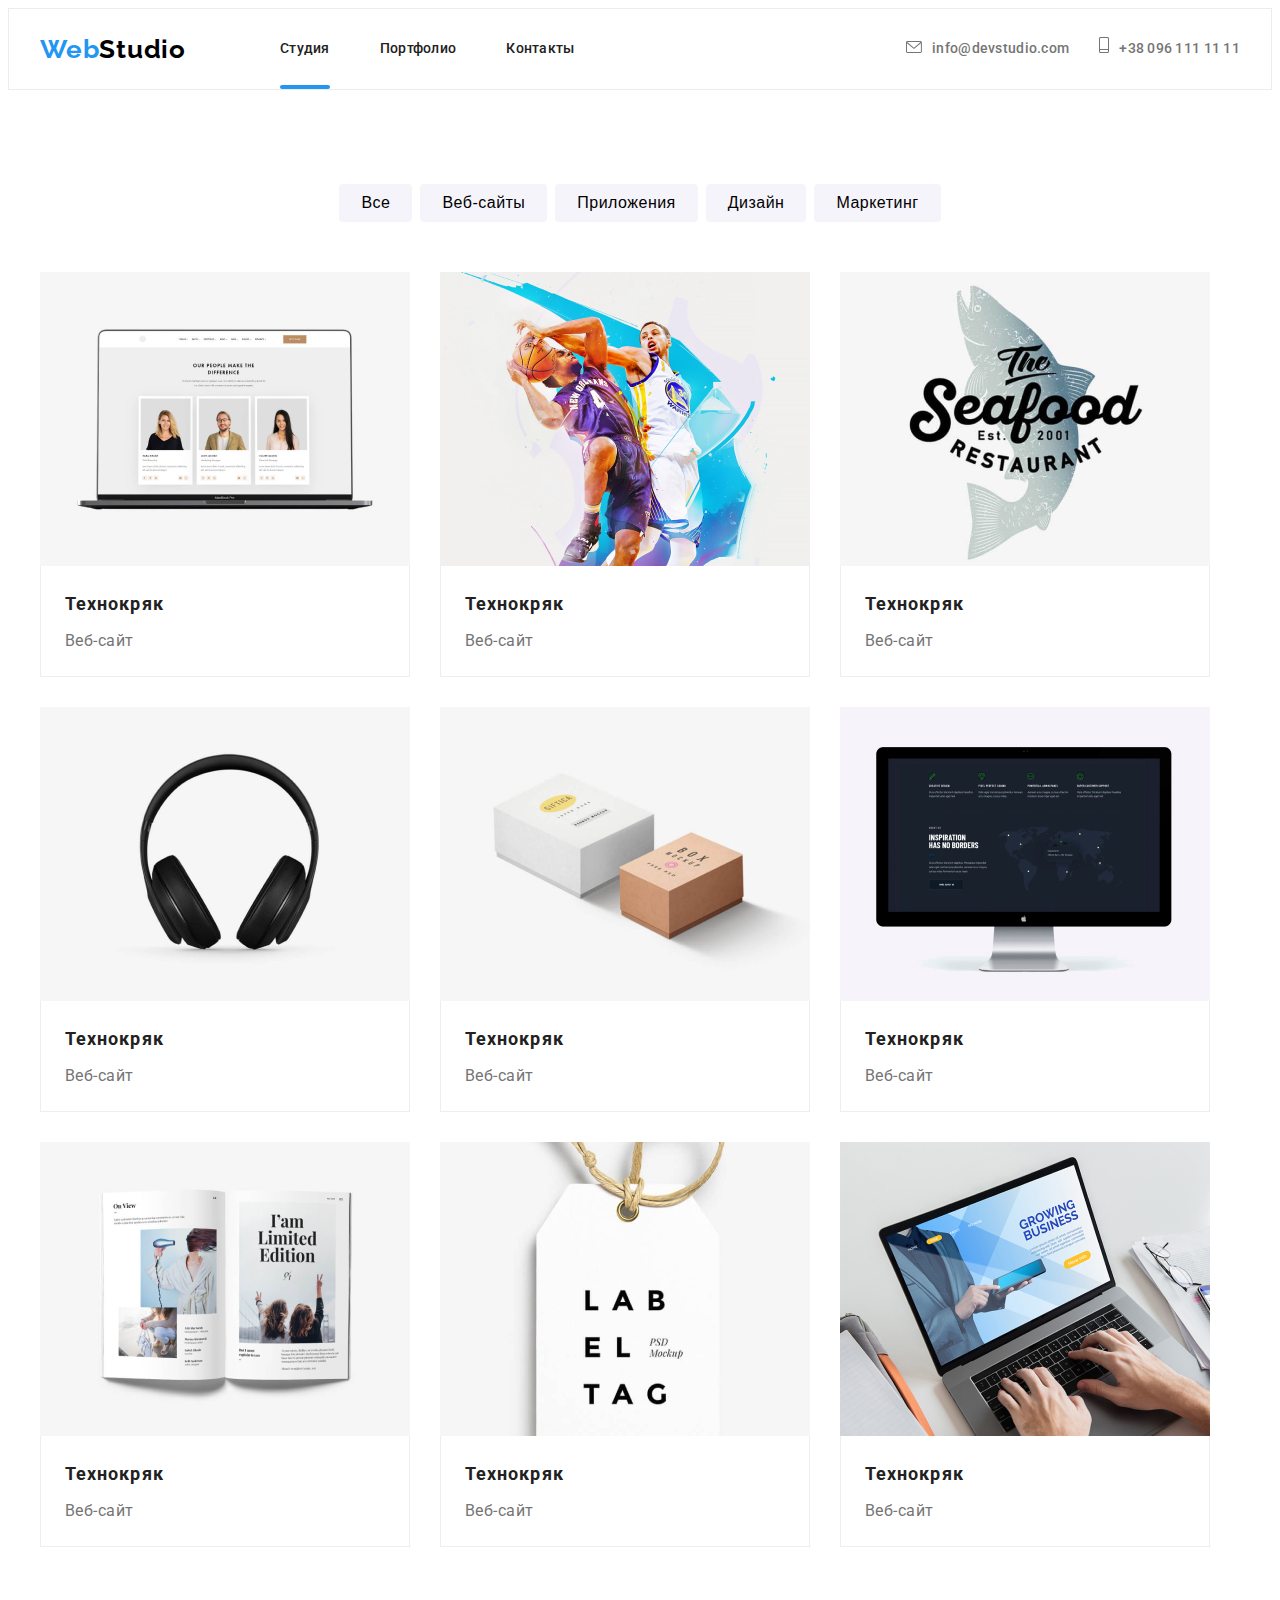
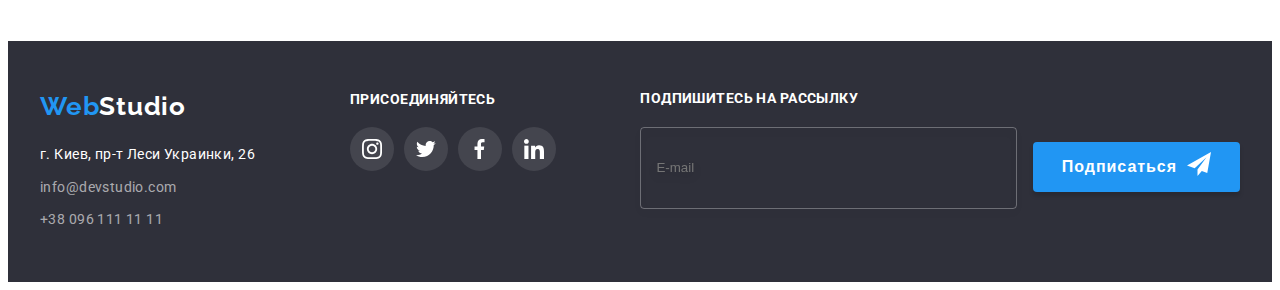
==== portfolio.html @ 1a4e384a "Initial commit" ====
<!DOCTYPE html>
<html lang="ru">

<head>
    <meta charset="utf-8" />
    <meta name="viewport" content="width=divice-width, initial-scale=1.0" />
    <title> WebStudio </title>
    <link rel="preconnect" href="https://fonts.googleapis.com">
    <link rel="preconnect" href="https://fonts.gstatic.com" crossorigin>
    <link
        href="https://fonts.googleapis.com/css2?family=Raleway:wght@700&family=Roboto:wght@400;500;700;900&display=swap"
        rel="stylesheet">
    <link rel="stylesheet" href="https://cdnjs.cloudflare.com/ajax/libs/modern-normalize/1.1.0/modern-normalize.min.css"
        integrity="sha512-wpPYUAdjBVSE4KJnH1VR1HeZfpl1ub8YT/NKx4PuQ5NmX2tKuGu6U/JRp5y+Y8XG2tV+wKQpNHVUX03MfMFn9Q=="
        crossorigin="anonymous" referrerpolicy="no-referrer" />
    <link rel="stylesheet" href="./css/styles.css">
    <link rel="stylesheet" href="./css/main.css">
</head>
<body>
    <header class="header">
        <div class="container header__container">
            <a class="header__logo logo link" href="/">Web<span class="logo__black">Studio</span></a>
            <nav class="nav">
                <ul class="nav-list header__list list">
                    <li class="nav-list__item">
                        <a class="link nav-list__link nav-list__link--current" href="/">Студия</a>
                    </li>
                    <li class="nav-list__item">
                        <a class="link nav-list__link" href="./portfolio.html">Портфолио</a>
                    </li>
                    <li class="nav-list__item">
                        <a class="link nav-list__link" href="#">Контакты</a>
                    </li>
                </ul>
            </nav>
            <ul class="list header__list header-contacts">
                <li class="header-contacts__item">
                    <a class="link header-contacts__link" href="mailto:info@devstudio.com"><svg
                            class="header-contacts__icon" width="16" height="12">
                            <use href="./images/icons.svg#icon-envelope"></use>
                        </svg>info@devstudio.com</a>
                </li>
                <li class="header-contacts__item">
                    <a class="link header-contacts__link" href="tel:+380961111111"><svg class="header-contacts__icon"
                            width="10" height="16">
                            <use href="./images/icons.svg#icon-phone"></use>
                        </svg>+38 096 111 11 11</a>
                </li>
            </ul>
        </div>
    </header>
    <main>
        <section class="portfolio">
            <div class="portfolio__container container button-box">
                <h1 class="visually-hidden">Портфолио</h1>
                <ul class="button-box__list list">
                    <li class="button-box__item">
                        <button class="button-box__button button" type="button">Все</button>
                    </li>
                    <li class="button-box__item">
                        <button class="button-box__button button" type="button">Веб-сайты</button>
                    </li>
                    <li class="button-box__item">
                        <button class="button-box__button button" type="button">Приложения</button>
                    </li>
                    <li class="button-box__item">
                        <button class="button-box__button button" type="button">Дизайн</button>
                    </li>
                    <li class="button-box__item">
                        <button class="button-box__button button" type="button">Маркетинг</button>
                    </li>
                </ul>
            </div>
            <div class="portfolio__container container card-box">
                <ul class="card-box__list list">
                    <li class="card-box__item">
                        <a class="link card-box__link" href="#">
                            <div class="card-box__img-wrap">
                                <img src="images/portfolio1.jpg" alt="web-site example" width="370px" height="294" />
                                <p class="card-box__overlay-text">
                                    Технокряк это современная площадка распространения коронавируса.
                                    Компании используют эту платформу для цифрового
                                    шпионажа и атак на защищённые сервера конкурентов.
                                </p>
                            </div>
                            <div class="card-box__info">
                                <h2 class="title card-box__title">Технокряк</h2>
                                <p class="card-box__text">Веб-сайт</p>
                            </div>
                        </a>
                    </li>
                    <li class="card-box__item">
                        <a class="link card-box__link" href="#">
                            <div class="card-box__img-wrap">
                                <img src="images/portfolio2.jpg" alt="web-site example" width="370px" height="294" />
                                <p class="card-box__overlay-text">
                                    Технокряк это современная площадка распространения коронавируса.
                                    Компании используют эту платформу для цифрового
                                    шпионажа и атак на защищённые сервера конкурентов.
                                </p>
                            </div>
                            <div class="card-box__info">
                                <h2 class="title card-box__title">Технокряк</h2>
                                <p class="card-box__text">Веб-сайт</p>
                            </div>
                        </a>
                    </li>
                    <li class="card-box__item">
                        <a class="link card-box__link" href="#">
                            <div class="card-box__img-wrap">
                                <img src="images/portfolio3.jpg" alt="web-site example" width="370px" height="294" />
                                <p class="card-box__overlay-text">
                                    Технокряк это современная площадка распространения коронавируса.
                                    Компании используют эту платформу для цифрового
                                    шпионажа и атак на защищённые сервера конкурентов.
                                </p>
                            </div>
                            <div class="card-box__info">
                                <h2 class="title card-box__title">Технокряк</h2>
                                <p class="card-box__text">Веб-сайт</p>
                            </div>
                        </a>
                    </li>
                    <li class="card-box__item">
                        <a class="link card-box__link" href="#">
                            <div class="card-box__img-wrap">
                                <img src="images/portfolio4.jpg" alt="web-site example" width="370px" height="294" />
                                <p class="card-box__overlay-text">
                                    Технокряк это современная площадка распространения коронавируса.
                                    Компании используют эту платформу для цифрового
                                    шпионажа и атак на защищённые сервера конкурентов.
                                </p>
                            </div>
                            <div class="card-box__info">
                                <h2 class="title card-box__title">Технокряк</h2>
                                <p class="card-box__text">Веб-сайт</p>
                            </div>
                        </a>
                    </li>
                    <li class="card-box__item">
                        <a class="link card-box__link" href="#">
                            <div class="card-box__img-wrap">
                                <img src="images/portfolio5.jpg" alt="web-site example" width="370px" height="294" />
                                <p class="card-box__overlay-text">
                                    Технокряк это современная площадка распространения коронавируса.
                                    Компании используют эту платформу для цифрового
                                    шпионажа и атак на защищённые сервера конкурентов.
                                </p>
                            </div>
                            <div class="card-box__info">
                                <h2 class="title card-box__title">Технокряк</h2>
                                <p class="card-box__text">Веб-сайт</p>
                            </div>
                        </a>
                    </li>
                    <li class="card-box__item">
                        <a class="link card-box__link" href="#">
                            <div class="card-box__img-wrap">
                                <img src="images/portfolio6.jpg" alt="web-site example" width="370px" height="294" />
                                <p class="card-box__overlay-text">
                                    Технокряк это современная площадка распространения коронавируса.
                                    Компании используют эту платформу для цифрового
                                    шпионажа и атак на защищённые сервера конкурентов.
                                </p>
                            </div>
                            <div class="card-box__info">
                                <h2 class="title card-box__title">Технокряк</h2>
                                <p class="card-box__text">Веб-сайт</p>
                            </div>
                        </a>
                    </li>
                    <li class="card-box__item">
                        <a class="link card-box__link" href="#">
                            <div class="card-box__img-wrap">
                                <img src="images/portfolio7.jpg" alt="web-site example" width="370px" height="294" />
                                <p class="card-box__overlay-text">
                                    Технокряк это современная площадка распространения коронавируса.
                                    Компании используют эту платформу для цифрового
                                    шпионажа и атак на защищённые сервера конкурентов.
                                </p>
                            </div>
                            <div class="card-box__info">
                                <h2 class="title card-box__title">Технокряк</h2>
                                <p class="card-box__text">Веб-сайт</p>
                            </div>
                        </a>
                    </li>
                    <li class="card-box__item">
                        <a class="link card-box__link" href="#">
                            <div class="card-box__img-wrap">
                                <img src="images/portfolio8.jpg" alt="web-site example" width="370px" height="294" />
                                <p class="card-box__overlay-text">
                                    Технокряк это современная площадка распространения коронавируса.
                                    Компании используют эту платформу для цифрового
                                    шпионажа и атак на защищённые сервера конкурентов.
                                </p>
                            </div>
                            <div class="card-box__info">
                                <h2 class="title card-box__title">Технокряк</h2>
                                <p class="card-box__text">Веб-сайт</p>
                            </div>
                        </a>
                    </li>
                    <li class="card-box__item">
                        <a class="link card-box__link" href="#">
                            <div class="card-box__img-wrap">
                                <img src="images/portfolio9.jpg" alt="web-site example" width="370px" height="294" />
                                <p class="card-box__overlay-text">
                                    Технокряк это современная площадка распространения коронавируса.
                                    Компании используют эту платформу для цифрового
                                    шпионажа и атак на защищённые сервера конкурентов.
                                </p>
                            </div>
                            <div class="card-box__info">
                                <h2 class="title card-box__title">Технокряк</h2>
                                <p class="card-box__text">Веб-сайт</p>
                            </div>
                        </a>
                    </li>
                </ul>
            </div>
        </section>
    </main>
    <footer class="footer">
            <div class="footer__container container">
                <div class="footer__contacts">
                    <a class="footer__logo logo link" href="/">Web<span class="logo__white">Studio</span></a>
                    <address class="footer__address address">
                        <ul class="list address__list">
                            <li class="address__item">
                                <a class="address__link address__mapping link" href="https://goo.gl/maps/MKQ6ixuW8aqWwScH6">г. Киев, пр-т Леси Украинки, 26</a>
                            </li>
                            <li class="address__item">
                                <a class="address__link link" href="mailto:info@devstudio.com">info@devstudio.com</a>
                            </li>
                            <li class="address__item">
                                <a class="address__link link" href="tel:+380961111111">+38 096 111 11 11</a>
                            </li>
                        </ul>
                    </address>
                </div>
                <div class="footer__social-box social-box">
                    <p class="social-box__text">присоединяйтесь</p>
                    <ul class="list footer__social social">
                        <li class="social__item">
                            <a class="social__link social__link--footer" href="https://www.instagram.com/" target="_blank" rel="noopener noreferrer">
                                <svg class="social__icon social__icon--footer" width="20" height="20">
                                    <use href="./images/icons.svg#icon-instagram"></use>
                                </svg>
                            </a>
                        </li>
                        <li class="social__item">
                            <a class="social__link social__link--footer" href="https://www.twitter.com/" target="_blank" rel="noopener noreferrer">
                                <svg class="social__icon social__icon--footer" width="20" height="20">
                                    <use href="./images/icons.svg#icon-twitter"></use>
                                </svg>
                            </a>
                        </li>
                        <li class="social__item">
                            <a class="social__link social__link--footer" href="https://www.facebook.com/" target="_blank" rel="noopener noreferrer">
                                <svg class="social__icon social__icon--footer" width="20" height="20">
                                    <use href="./images/icons.svg#icon-facebook"></use>
                                </svg>
                            </a>
                        </li>
                        <li class="social__item">
                            <a class="social__link social__link--footer " href="https://www.linkedin.com/" target="_blank" rel="noopener noreferrer">
                                <svg class="social__icon social__icon--footer" width="20" height="20">
                                    <use href="./images/icons.svg#icon-linkedin"></use>
                                </svg>
                            </a>
                        </li>
                    </ul>
                </div>
                <div class="footer__join-box join">
                    <p class="join__text">Подпишитесь на рассылку</p>
                    <form class="join__mail">
                        <label class="join__mail-field">
                            <input type="email" 
                            name="mail" 
                            class="join__mail-input" 
                            placeholder="E-mail"/>
                        </label>
                        <button type="join__submit" class="button join__submit">Подписаться
                            <svg class="join__icon" width="24" height="24">
                                <use href="./images/icons.svg#icon-send"></use>
                            </svg>
                        </button>
                    </form>
                </div>
            </div>
        </footer>
</body>
</html>
---- css/styles.css ----
/* General styles */

/* Logo  */

/* Rest of the header */

/* Hero */

/* Advantages */

/* Work section */

/* Team section  */

/* Our clients */

/* Footer */

/* Backdrop-modal  */

/* Portfolio */
---- css/main.css ----
.visually-hidden {
  position: absolute;
  white-space: nowrap;
  width: 1px;
  height: 1px;
  overflow: hidden;
  border: 0;
  padding: 0;
  clip: rect(0 0 0 0);
  clip-path: inset(50%);
  margin: -1px;
}

:root {
  --primary-text-color: #757575;
  --primary-bg-color: #ffffff;
  --secondary-bg-color: #f5f4fa;
  --footer-hero-bg-color: #2f303a;
  --title-link-color: #212121;
  --secondary-link-color: #757575;
  --accent-color: #2196f3;
  --logo-up-color: #000000;
  --logo-down-color: #ffffff;
  --address-color: #ffffff;
  --address-secondary-color: rgba(255, 255, 255, 0.6);
}

.backdrop {
  position: fixed;
  top: 0;
  left: 0;
  width: 100vw;
  height: 100vh;
  background-color: rgba(0, 0, 0, 0.2);
  z-index: 999;
}

.backdrop.is-hidden {
  opacity: 0;
  pointer-events: none;
}

.modal {
  min-width: 528px;
  min-height: 581px;
  padding: 40px;
  box-sizing: border-box;
  position: absolute;
  top: 50%;
  left: 50%;
  transform: translate(-50%, -50%);
  background: var(--primary-bg-color);
  box-shadow: 0px 1px 3px rgba(0, 0, 0, 0.12), 0px 1px 1px rgba(0, 0, 0, 0.14), 0px 2px 1px rgba(0, 0, 0, 0.2);
  border-radius: 4px;
}

.modal__close {
  position: absolute;
  top: 8px;
  right: 8px;
  display: flex;
  align-items: center;
  justify-content: center;
  min-width: 30px;
  min-height: 30px;
  padding: 0;
  border: 1px solid rgba(0, 0, 0, 0.1);
  border-radius: 50%;
  background-color: transparent;
  transition: fill 250ms cubic-bezier(0.4, 0, 0.2, 1);
}

.modal__close:hover, .modal__close:focus {
  fill: var(--accent-color);
}

.modal__title {
  font-weight: bold;
  font-size: 20px;
  line-height: 1.15;
  text-align: center;
  letter-spacing: 0.03em;
  margin-bottom: 12px;
  color: #212121;
}

.modal__input {
  outline: none;
  width: 100%;
  height: 40px;
  border: 1px solid rgba(33, 33, 33, 0.2);
  border-radius: 4px;
  background-color: transparent;
  padding-left: 42px;
  padding-right: 15px;
  transition: border-color 250ms cubic-bezier(0.4, 0, 0.2, 1);
}

.modal__text {
  outline: none;
  width: 100%;
  height: 120px;
  border: 1px solid rgba(33, 33, 33, 0.2);
  border-radius: 4px;
  background-color: transparent;
  padding: 12px 16px;
  resize: none;
  transition: border-color 250ms cubic-bezier(0.4, 0, 0.2, 1);
}

.modal__field {
  margin-bottom: 10px;
}

.modal__field:last-child {
  margin-bottom: 20px;
}

.modal__label {
  display: block;
  margin-bottom: 4px;
  font-style: 12px;
  line-height: 1.14;
  letter-spacing: 0.01em;
  color: var(--primary-text-color);
}

.modal__input-wrap {
  position: relative;
}

.modal__icon {
  position: absolute;
  top: 50%;
  left: 15px;
  transform: translateY(-50%);
  transition: fill 250ms cubic-bezier(0.4, 0, 0.2, 1);
}

.modal__input:focus + .modal__icon {
  fill: var(--accent-color);
}

.modal__input:focus,
.modal__text:focus {
  border-color: var(--accent-color);
}

.modal__check-text {
  font-size: 14px;
  line-height: 1.71;
  letter-spacing: 0.03em;
  color: var(--primary-text-color);
  display: flex;
  justify-content: center;
  align-items: center;
  margin-bottom: 30px;
}

.modal__check-text::before {
  content: "";
  width: 16px;
  height: 15px;
  border: 2px solid var(--title-link-color);
  display: block;
  border-radius: 2px;
  margin-right: 9px;
}

.modal__check:checked + .modal__check-text::before {
  background-image: url(../images/check.svg);
  border: none;
  background-position: center;
  background-repeat: no-repeat;
}

.modal__terms {
  cursor: pointer;
  text-decoration: underline;
  color: var(--accent-color);
}

.modal__check {
  text-align: center;
}

.modal__button-wrap {
  display: flex;
  justify-content: center;
}

.modal__button {
  background: var(--accent-color);
  box-shadow: 0px 4px 4px rgba(0, 0, 0, 0.15);
  border: none;
  border-radius: 4px;
  padding: 10px 55px;
  font-weight: bold;
  font-size: 16px;
  line-height: 1.87;
  display: flex;
  align-items: center;
  text-align: center;
  letter-spacing: 0.06em;
  color: var(--address-color);
}

.modal__button:active {
  background: #188ce8;
}

.container {
  margin-right: auto;
  margin-left: auto;
  width: 1200px;
  padding-left: 15px;
  padding-right: 15px;
}

.title {
  color: var(--title-link-color);
  font-weight: 700;
  font-size: 36px;
  line-height: 1.17;
}

.logo {
  font-family: "Raleway", sans-serif;
  font-weight: 700;
  font-size: 26px;
  line-height: 1.19;
  color: var(--accent-color);
  letter-spacing: 0.03em;
  margin-right: 94px;
}

.logo__black {
  color: var(--logo-up-color);
}

.logo__white {
  color: var(--logo-down-color);
}

.social {
  display: flex;
  justify-content: center;
}

.social__item {
  display: flex;
  justify-content: center;
  align-items: center;
}

.social__item:not(:last-child) {
  margin-right: 10px;
}

.social__link {
  display: flex;
  align-items: center;
  justify-content: center;
  width: 44px;
  height: 44px;
  background-color: var(--address-color);
  fill: #afb1b8;
  transition: background-color 250ms cubic-bezier(0.4, 0, 0.2, 1), fill 250ms cubic-bezier(0.4, 0, 0.2, 1);
  border-radius: 50%;
}

.social__link:hover, .social__link:focus {
  background-color: var(--accent-color);
  fill: var(--primary-bg-color);
}

.social__link--footer {
  background-color: rgba(255, 255, 255, 0.1);
  fill: var(--address-color);
}

body {
  color: var(--primary-text-color);
  background-color: var(--primary-bg-color);
  font-family: Roboto, sans-serif;
  font-size: 14px;
  line-height: 1.71;
  letter-spacing: 0.03em;
}

img {
  display: block;
}

.button {
  border: none;
  outline: none;
}

.link {
  text-decoration: none;
}

ol,
ul {
  list-style: none;
  margin: 0;
  padding: 0;
}

h1,
h2,
h3,
h4,
h5,
h6,
li,
p {
  margin: 0;
  padding: 0;
}

.header {
  border: 1px solid #ececec;
}

.header__container {
  display: flex;
  align-items: center;
  height: 80px;
}

.nav-list__link {
  font-weight: 500;
  font-size: 14px;
  line-height: 1.14;
  letter-spacing: 0.02em;
  color: var(--title-link-color);
  transition: color 250ms cubic-bezier(0.4, 0, 0.2, 1);
  padding: 33px 0;
  position: relative;
}

.nav-list__link--current::after {
  content: "";
  position: absolute;
  left: 0;
  bottom: 0;
  display: block;
  width: 100%;
  height: 4px;
  background-color: var(--accent-color);
  border-radius: 2px;
}

.header-contacts {
  margin-left: auto;
}

.header-contacts__item:first-child {
  margin-right: 30px;
}

.header__list {
  display: flex;
}

.nav-list__item:not(:last-child) {
  margin-right: 50px;
}

.header-contacts__link {
  font-weight: 500;
  font-size: 14px;
  line-height: 1.14;
  letter-spacing: 0.02em;
  color: var(--secondary-link-color);
  transition: color 250ms cubic-bezier(0.4, 0, 0.2, 1);
  align-items: center;
}

.header .list .link:hover,
.header .list .link:focus {
  color: var(--accent-color);
}

.header-contacts__link:hover,
.header-contacts__link:focus,
.header-contacts__icon:hover,
.header-contacts__icon:focus {
  color: var(--accent-color);
  --color2: var(--accent-color);
}

.header-contacts__icon {
  margin-right: 10px;
}

.hero {
  background-color: var(--footer-hero-bg-color);
  background-image: linear-gradient(rgba(47, 48, 58, 0.4), rgba(47, 48, 58, 0.4)), url(../images/hero.jpg);
  padding-top: 200px;
  padding-bottom: 200px;
}

.hero__container {
  display: flex;
  justify-content: center;
  align-items: center;
  flex-direction: column;
}

.hero__title {
  color: var(--primary-bg-color);
  font-weight: 900;
  font-size: 44px;
  line-height: 1.36;
  text-align: center;
  letter-spacing: 0.06em;
  text-transform: uppercase;
  margin-bottom: 30px;
}

.hero__button {
  background: var(--accent-color);
  border-radius: 4px;
  color: var(--address-color);
  font-weight: bold;
  font-size: 16px;
  line-height: 1.87;
  text-align: center;
  letter-spacing: 0.06em;
  min-width: 200px;
  min-height: 50px;
  transition: background-color 250ms cubic-bezier(0.4, 0, 0.2, 1), background-color 250ms cubic-bezier(0.4, 0, 0.2, 1);
}

.hero__button:active {
  box-shadow: 0px 4px 4px rgba(0, 0, 0, 0.15);
}

.hero__button:hover, .hero__button:focus {
  background-color: var(--primary-bg-color);
  color: var(--accent-color);
}

.advantages {
  padding-top: 94px;
}

.advantages__list {
  display: flex;
}

.advantages__item {
  width: 270px;
}

.advantages__item:not(:last-child) {
  margin-right: 30px;
}

.advantages__title {
  font-weight: bold;
  font-size: 14px;
  line-height: 1.14;
  letter-spacing: 0.03em;
  text-transform: uppercase;
  margin-bottom: 10px;
}

.advantages__text {
  font-size: 14px;
  line-height: 1.71;
  letter-spacing: 0.03em;
}

.advantages__icon-box {
  display: flex;
  width: 270px;
  height: 120px;
  background-color: var(--secondary-bg-color);
  border-radius: 4px;
  margin-bottom: 30px;
  justify-content: center;
  align-items: center;
}

.work {
  padding-bottom: 94px;
  padding-top: 94px;
}

.work__list {
  display: flex;
}

.work__item {
  margin-right: 30px;
  position: relative;
}

.work__text {
  position: absolute;
  bottom: 0;
  left: 0;
  right: 0;
  margin: 0;
  padding-top: 27px;
  padding-bottom: 27px;
  text-align: center;
  font-weight: bold;
  font-size: 14px;
  line-height: 1.14;
  text-align: center;
  letter-spacing: 0.03em;
  text-transform: uppercase;
  color: var(--address-color);
  background: rgba(47, 48, 58, 0.8);
}

.work__title {
  font-weight: bold;
  font-size: 36px;
  line-height: 1.16;
  text-align: center;
  letter-spacing: 0.03em;
  margin-bottom: 50px;
}

.team {
  background-color: var(--secondary-bg-color);
  padding-bottom: 94px;
  padding-top: 94px;
}

.team__list {
  display: flex;
}

.cards__item {
  background-color: var(--primary-bg-color);
  box-shadow: 0px 1px 3px rgba(0, 0, 0, 0.12), 0px 1px 1px rgba(0, 0, 0, 0.14), 0px 2px 1px rgba(0, 0, 0, 0.2);
  border-radius: 0px 0px 4px 4px;
  padding-bottom: 30px;
  margin-right: 30px;
}

.team__title {
  font-weight: bold;
  font-size: 36px;
  line-height: 1.16;
  text-align: center;
  letter-spacing: 0.03em;
  margin-bottom: 50px;
}

.cards__title {
  font-weight: 500;
  font-size: 16px;
  line-height: 1.18;
  text-align: center;
  letter-spacing: 0.03em;
  margin-bottom: 10px;
  margin-top: 30px;
}

.cards__text {
  font-size: 16px;
  line-height: 1.18;
  text-align: center;
  letter-spacing: 0.03em;
  margin-bottom: 16px;
}

.clients {
  padding: 94px 0;
}

.clients__title {
  font-weight: bold;
  font-size: 36px;
  line-height: 1.16;
  text-align: center;
  letter-spacing: 0.03em;
  margin-bottom: 50px;
}

.clients__list {
  display: flex;
  justify-content: center;
}

.clients__item:not(:last-child) {
  margin-right: 30px;
}

.clients__link {
  display: flex;
  width: 170px;
  height: 92px;
  align-items: center;
  justify-content: center;
  border: 1px solid #afb1b8;
  border-radius: 4px;
  fill: #afb1b8;
  transition: border-color 250ms cubic-bezier(0.4, 0, 0.2, 1);
  transition: fill 250ms cubic-bezier(0.4, 0, 0.2, 1);
}

.clients__link:hover, .clients__link:focus {
  fill: var(--accent-color);
  border: 1px solid var(--accent-color);
}

.footer {
  background-color: var(--footer-hero-bg-color);
  padding-bottom: 50px;
  padding-top: 50px;
}

.footer__container {
  display: flex;
}

.footer__contacts {
  margin-right: 70px;
}

.address__list {
  margin-top: 20px;
}

.address__link {
  color: var(--address-secondary-color);
  font-family: Roboto;
  font-style: normal;
  font-weight: normal;
  font-size: 14px;
  line-height: 1.71;
  letter-spacing: 0.03em;
  transition: color 250ms cubic-bezier(0.4, 0, 0.2, 1);
}

.address__link:hover, .address__link:focus {
  color: var(--accent-color);
}

.address__item:not(:last-child) {
  margin-bottom: 9px;
}

.address__mapping {
  color: var(--address-color);
}

.social-box__text {
  font-weight: bold;
  font-size: 14px;
  line-height: 16px;
  letter-spacing: 0.03em;
  text-transform: uppercase;
  color: var(--address-color);
  margin-bottom: 20px;
}

.join {
  margin-left: auto;
}

.join__text {
  font-weight: bold;
  font-size: 14px;
  line-height: 1.14;
  letter-spacing: 0.03em;
  text-transform: uppercase;
  margin-bottom: 20px;
  color: var(--address-color);
}

.join__mail-input {
  border: 1px solid rgba(255, 255, 255, 0.3);
  filter: drop-shadow(0px 4px 4px rgba(0, 0, 0, 0.15));
  border-radius: 4px;
  background-color: transparent;
  color: var(--address-color);
  margin-right: 12px;
  padding-top: 15px;
  padding-bottom: 15px;
  padding-left: 15px;
  width: 358px;
  height: 50px;
}

.join__submit {
  background-color: var(--accent-color);
  box-shadow: 0px 4px 4px rgba(0, 0, 0, 0.15);
  border-radius: 4px;
  font-weight: bold;
  font-size: 16px;
  display: inline-flex;
  line-height: 1.87;
  text-align: center;
  letter-spacing: 0.06em;
  color: var(--address-color);
  padding: 10px 29px;
  height: 50px;
  transition: color 250ms cubic-bezier(0.4, 0, 0.2, 1), background-color 250ms cubic-bezier(0.4, 0, 0.2, 1);
}

.join__submit:hover, .join__submit:focus {
  background-color: var(--primary-bg-color);
  color: var(--accent-color);
}

.join__icon {
  margin-left: 10px;
  fill: var(--primary-bg-color);
  transition: fill 250ms cubic-bezier(0.4, 0, 0.2, 1);
}

.join__submit:hover .join__icon,
.join__submit:focus .join__icon {
  fill: var(--accent-color);
}

.portfolio {
  padding-top: 94px;
  padding-bottom: 94px;
}

.button-box {
  margin-bottom: 50px;
}

.button-box__list {
  display: flex;
  justify-content: center;
}

.button-box__button {
  background-color: var(--secondary-bg-color);
  border-radius: 4px;
  padding: 6px 22px;
  font-weight: 500;
  font-size: 16px;
  line-height: 1.62;
  text-align: center;
  letter-spacing: 0.03em;
  transition: background-color 250ms cubic-bezier(0.4, 0, 0.2, 1), color 250ms cubic-bezier(0.4, 0, 0.2, 1), box-shadow 250ms cubic-bezier(0.4, 0, 0.2, 1);
}

.button-box__button:hover, .button-box__button:focus {
  color: var(--address-color);
  background-color: var(--accent-color);
  box-shadow: 0px 3px 1px rgba(0, 0, 0, 0.1), 0px 1px 2px rgba(0, 0, 0, 0.08), 0px 2px 2px rgba(0, 0, 0, 0.12);
}

.button-box__item:not(:last-child) {
  margin-right: 8px;
}

.card-box__list {
  display: flex;
  flex-wrap: wrap;
}

.card-box__title {
  font-weight: bold;
  font-size: 18px;
  line-height: 2;
  letter-spacing: 0.06em;
  margin-bottom: 4px;
}

.card-box__text {
  font-size: 16px;
  line-height: 1.87;
  letter-spacing: 0.03em;
  color: var(--primary-text-color);
}

.card-box__img-wrap {
  position: relative;
  overflow: hidden;
}

.card-box__item {
  transition: box-shadow 250ms cubic-bezier(0.4, 0, 0.2, 1);
  width: 370px;
}

.card-box__item:hover, .card-box__item:focus {
  box-shadow: 0px 1px 1px rgba(0, 0, 0, 0.12), 0px 4px 4px rgba(0, 0, 0, 0.06), 1px 4px 6px rgba(0, 0, 0, 0.16);
}

.card-box__item:not(:nth-child(3n + 3)) {
  margin-right: 30px;
}

.card-box__item:not(:nth-last-child(-n + 3)) {
  margin-bottom: 30px;
}

.card-box__overlay-text {
  position: absolute;
  top: 0;
  left: 0;
  padding: 63px 24px;
  transform: translateY(100%);
  font-size: 18px;
  line-height: 1.56;
  letter-spacing: 0.03em;
  color: var(--address-color);
  background-color: rgba(33, 150, 243, 0.9);
  transition: transform 250ms cubic-bezier(0.4, 0, 0.2, 1);
}

.card-box__item:hover .card-box__overlay-text {
  transform: translateY(0);
}

.card-box__info {
  padding: 20px 24px;
  border-right: 1px solid #eeeeee;
  border-left: 1px solid #eeeeee;
  border-bottom: 1px solid #eeeeee;
}
/*# sourceMappingURL=main.css.map */
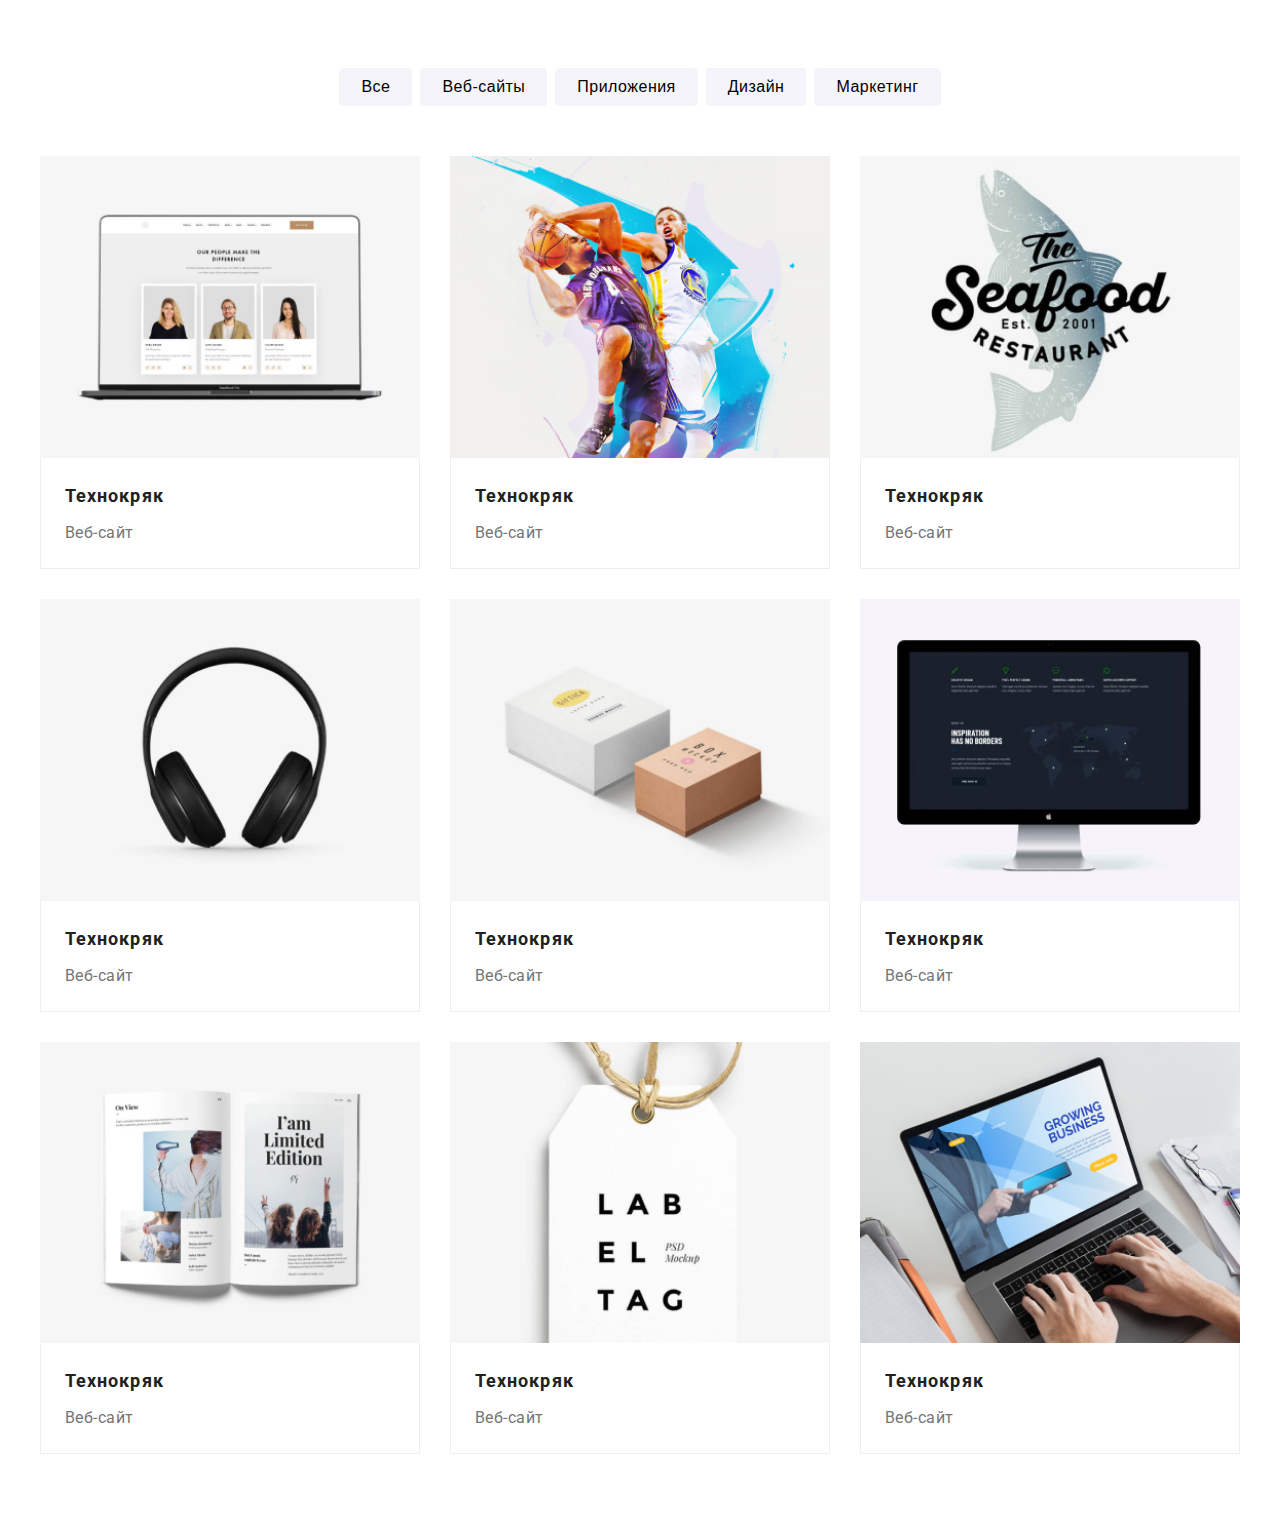
==== commit e49e36c1: "1" ====
--- a/portfolio.html
+++ b/portfolio.html
@@ -17,7 +17,7 @@
     <link rel="stylesheet" href="./css/main.css">
 </head>
 <body>
-    <header class="header">
+    <!-- <header class="header">
         <div class="container header__container">
             <a class="header__logo logo link" href="/">Web<span class="logo__black">Studio</span></a>
             <nav class="nav">
@@ -48,7 +48,7 @@
                 </li>
             </ul>
         </div>
-    </header>
+    </header> -->
     <main>
         <section class="portfolio">
             <div class="portfolio__container container button-box">
@@ -221,7 +221,7 @@
             </div>
         </section>
     </main>
-    <footer class="footer">
+    <!-- <footer class="footer">
             <div class="footer__container container">
                 <div class="footer__contacts">
                     <a class="footer__logo logo link" href="/">Web<span class="logo__white">Studio</span></a>
@@ -289,6 +289,6 @@
                     </form>
                 </div>
             </div>
-        </footer>
+        </footer> -->
 </body>
 </html> --- a/css/main.css
+++ b/css/main.css
@@ -210,11 +210,28 @@
 }
 
 .container {
-  margin-right: auto;
-  margin-left: auto;
-  width: 1200px;
+  margin: 0 auto;
+  width: 100%;
   padding-left: 15px;
   padding-right: 15px;
+}
+
+@media screen and (min-width: 480px) {
+  .container {
+    width: 480px;
+  }
+}
+
+@media screen and (min-width: 768px) {
+  .container {
+    width: 768px;
+  }
+}
+
+@media screen and (min-width: 1200px) {
+  .container {
+    width: 1200px;
+  }
 }
 
 .title {
@@ -290,6 +307,8 @@
 
 img {
   display: block;
+  width: 100%;
+  height: auto;
 }
 
 .button {
@@ -399,8 +418,15 @@
 .hero {
   background-color: var(--footer-hero-bg-color);
   background-image: linear-gradient(rgba(47, 48, 58, 0.4), rgba(47, 48, 58, 0.4)), url(../images/hero.jpg);
-  padding-top: 200px;
-  padding-bottom: 200px;
+  padding-top: 118px;
+  padding-bottom: 118px;
+}
+
+@media screen and (min-width: 1200px) {
+  .hero {
+    padding-top: 200px;
+    padding-bottom: 200px;
+  }
 }
 
 .hero__container {
@@ -413,12 +439,24 @@
 .hero__title {
   color: var(--primary-bg-color);
   font-weight: 900;
-  font-size: 44px;
+  font-size: 16px;
   line-height: 1.36;
   text-align: center;
   letter-spacing: 0.06em;
   text-transform: uppercase;
   margin-bottom: 30px;
+}
+
+@media screen and (min-width: 768px) {
+  .hero__title {
+    font-size: 26px;
+  }
+}
+
+@media screen and (min-width: 1200px) {
+  .hero__title {
+    font-size: 44px;
+  }
 }
 
 .hero__button {
@@ -445,19 +483,48 @@
 }
 
 .advantages {
-  padding-top: 94px;
+  padding-top: 60px;
+  padding-bottom: 60px;
 }
 
 .advantages__list {
-  display: flex;
+  margin-bottom: -30px;
+}
+
+@media screen and (min-width: 768px) {
+  .advantages__list {
+    display: flex;
+    flex-wrap: wrap;
+    margin-right: -30px;
+    justify-content: center;
+  }
+}
+
+@media screen and (min-width: 1200px) {
+  .advantages__list {
+    display: flex;
+    margin-right: -30px;
+    justify-content: center;
+  }
 }
 
 .advantages__item {
-  width: 270px;
-}
-
-.advantages__item:not(:last-child) {
-  margin-right: 30px;
+  width: 100%;
+  margin-bottom: 30px;
+}
+
+@media screen and (min-width: 768px) {
+  .advantages__item {
+    width: 354px;
+    margin-right: 30px;
+  }
+}
+
+@media screen and (min-width: 1200px) {
+  .advantages__item {
+    width: 270px;
+    margin-right: 30px;
+  }
 }
 
 .advantages__title {
@@ -466,7 +533,20 @@
   line-height: 1.14;
   letter-spacing: 0.03em;
   text-transform: uppercase;
+  text-align: center;
   margin-bottom: 10px;
+}
+
+@media screen and (min-width: 768px) {
+  .advantages__title {
+    text-align: start;
+  }
+}
+
+@media screen and (min-width: 1200px) {
+  .advantages__title {
+    text-align: start;
+  }
 }
 
 .advantages__text {
@@ -477,7 +557,7 @@
 
 .advantages__icon-box {
   display: flex;
-  width: 270px;
+  width: 100%;
   height: 120px;
   background-color: var(--secondary-bg-color);
   border-radius: 4px;
@@ -486,9 +566,28 @@
   align-items: center;
 }
 
+@media screen and (min-width: 768px) {
+  .advantages__icon-box {
+    width: 354px;
+  }
+}
+
+@media screen and (min-width: 1200px) {
+  .advantages__icon-box {
+    width: 270px;
+  }
+}
+
 .work {
   padding-bottom: 94px;
-  padding-top: 94px;
+  display: none;
+}
+
+@media screen and (min-width: 1200px) {
+  .work {
+    width: 1200px;
+    display: block;
+  }
 }
 
 .work__list {
@@ -530,20 +629,69 @@
 
 .team {
   background-color: var(--secondary-bg-color);
-  padding-bottom: 94px;
-  padding-top: 94px;
+  padding-bottom: 60px;
+  padding-top: 60px;
+}
+
+@media screen and (min-width: 1200px) {
+  .team {
+    padding-bottom: 94px;
+    padding-top: 94px;
+  }
 }
 
 .team__list {
-  display: flex;
+  margin-bottom: -30px;
+}
+
+@media screen and (min-width: 768px) {
+  .team__list {
+    display: flex;
+    flex-wrap: wrap;
+    margin-right: -30px;
+    justify-content: center;
+  }
+}
+
+@media screen and (min-width: 1200px) {
+  .team__list {
+    display: flex;
+    flex-wrap: wrap;
+    margin-right: -30px;
+  }
 }
 
 .cards__item {
   background-color: var(--primary-bg-color);
   box-shadow: 0px 1px 3px rgba(0, 0, 0, 0.12), 0px 1px 1px rgba(0, 0, 0, 0.14), 0px 2px 1px rgba(0, 0, 0, 0.2);
   border-radius: 0px 0px 4px 4px;
+  width: 100%;
   padding-bottom: 30px;
-  margin-right: 30px;
+  margin-bottom: 30px;
+}
+
+@media screen and (min-width: 480px) {
+  .cards__item {
+    width: 450px;
+    margin-left: auto;
+    margin-right: auto;
+  }
+}
+
+@media screen and (min-width: 768px) {
+  .cards__item {
+    width: 354px;
+    margin-left: 0;
+    margin-right: 30px;
+  }
+}
+
+@media screen and (min-width: 1200px) {
+  .cards__item {
+    width: 270px;
+    margin-left: 0;
+    margin-right: 30px;
+  }
 }
 
 .team__title {
@@ -553,6 +701,7 @@
   text-align: center;
   letter-spacing: 0.03em;
   margin-bottom: 50px;
+  display: block;
 }
 
 .cards__title {
@@ -563,6 +712,7 @@
   letter-spacing: 0.03em;
   margin-bottom: 10px;
   margin-top: 30px;
+  display: block;
 }
 
 .cards__text {
@@ -571,10 +721,17 @@
   text-align: center;
   letter-spacing: 0.03em;
   margin-bottom: 16px;
+  display: block;
 }
 
 .clients {
-  padding: 94px 0;
+  padding: 60px 0;
+}
+
+@media screen and (min-width: 1200px) {
+  .clients {
+    padding: 94px 0;
+  }
 }
 
 .clients__title {
@@ -583,21 +740,31 @@
   line-height: 1.16;
   text-align: center;
   letter-spacing: 0.03em;
-  margin-bottom: 50px;
+  margin-bottom: 30px;
+}
+
+@media screen and (min-width: 1200px) {
+  .clients__title {
+    margin-bottom: 50px;
+  }
 }
 
 .clients__list {
   display: flex;
+  flex-wrap: wrap;
   justify-content: center;
-}
-
-.clients__item:not(:last-child) {
+  margin-right: -30px;
+  margin-bottom: -30px;
+}
+
+.clients__item {
   margin-right: 30px;
+  margin-bottom: 30px;
 }
 
 .clients__link {
   display: flex;
-  width: 170px;
+  width: 210px;
   height: 92px;
   align-items: center;
   justify-content: center;
@@ -606,6 +773,18 @@
   fill: #afb1b8;
   transition: border-color 250ms cubic-bezier(0.4, 0, 0.2, 1);
   transition: fill 250ms cubic-bezier(0.4, 0, 0.2, 1);
+}
+
+@media screen and (min-width: 768px) {
+  .clients__link {
+    width: 226px;
+  }
+}
+
+@media screen and (min-width: 1200px) {
+  .clients__link {
+    width: 170px;
+  }
 }
 
 .clients__link:hover, .clients__link:focus {
@@ -725,8 +904,8 @@
 }
 
 .portfolio {
-  padding-top: 94px;
-  padding-bottom: 94px;
+  padding-top: 60px;
+  padding-bottom: 60px;
 }
 
 .button-box {
@@ -735,12 +914,22 @@
 
 .button-box__list {
   display: flex;
-  justify-content: center;
+  flex-wrap: wrap;
+  margin-bottom: -15px;
+  margin-right: -8px;
+}
+
+@media screen and (min-width: 768px) {
+  .button-box__list {
+    justify-content: center;
+  }
 }
 
 .button-box__button {
   background-color: var(--secondary-bg-color);
   border-radius: 4px;
+  margin-bottom: 15px;
+  margin-right: 8px;
   padding: 6px 22px;
   font-weight: 500;
   font-size: 16px;
@@ -756,13 +945,16 @@
   box-shadow: 0px 3px 1px rgba(0, 0, 0, 0.1), 0px 1px 2px rgba(0, 0, 0, 0.08), 0px 2px 2px rgba(0, 0, 0, 0.12);
 }
 
-.button-box__item:not(:last-child) {
-  margin-right: 8px;
-}
-
 .card-box__list {
-  display: flex;
-  flex-wrap: wrap;
+  margin-bottom: -30px;
+}
+
+@media screen and (min-width: 768px) {
+  .card-box__list {
+    display: flex;
+    flex-wrap: wrap;
+    margin-right: -30px;
+  }
 }
 
 .card-box__title {
@@ -787,27 +979,35 @@
 
 .card-box__item {
   transition: box-shadow 250ms cubic-bezier(0.4, 0, 0.2, 1);
-  width: 370px;
+  width: 100%;
+  margin-bottom: 30px;
+}
+
+@media screen and (min-width: 768px) {
+  .card-box__item {
+    width: calc(100% / 2 - 30px);
+    margin-right: 30px;
+  }
+}
+
+@media screen and (min-width: 768px) {
+  .card-box__item {
+    width: calc(100% / 3 - 30px);
+    margin-right: 30px;
+  }
 }
 
 .card-box__item:hover, .card-box__item:focus {
   box-shadow: 0px 1px 1px rgba(0, 0, 0, 0.12), 0px 4px 4px rgba(0, 0, 0, 0.06), 1px 4px 6px rgba(0, 0, 0, 0.16);
-}
-
-.card-box__item:not(:nth-child(3n + 3)) {
-  margin-right: 30px;
-}
-
-.card-box__item:not(:nth-last-child(-n + 3)) {
-  margin-bottom: 30px;
 }
 
 .card-box__overlay-text {
   position: absolute;
   top: 0;
   left: 0;
-  padding: 63px 24px;
+  padding: 77px 24px;
   transform: translateY(100%);
+  height: 100%;
   font-size: 18px;
   line-height: 1.56;
   letter-spacing: 0.03em;
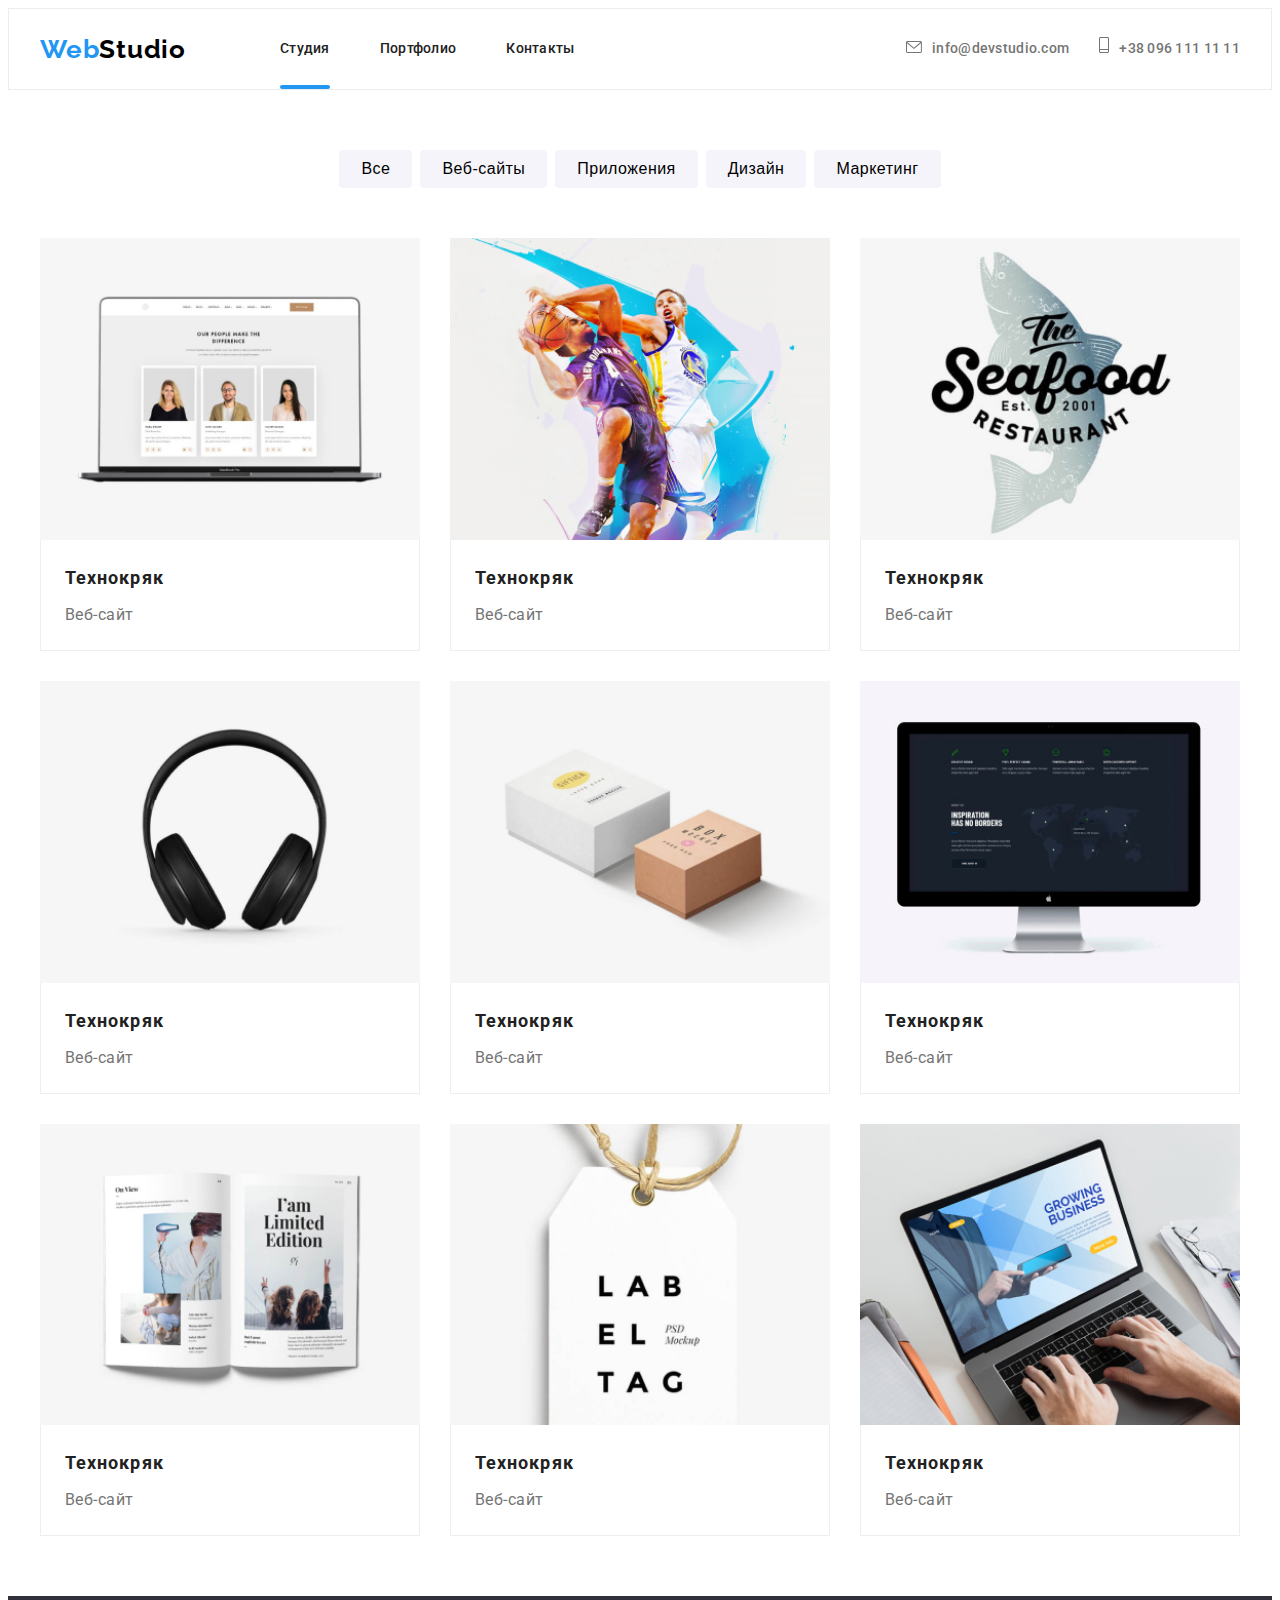
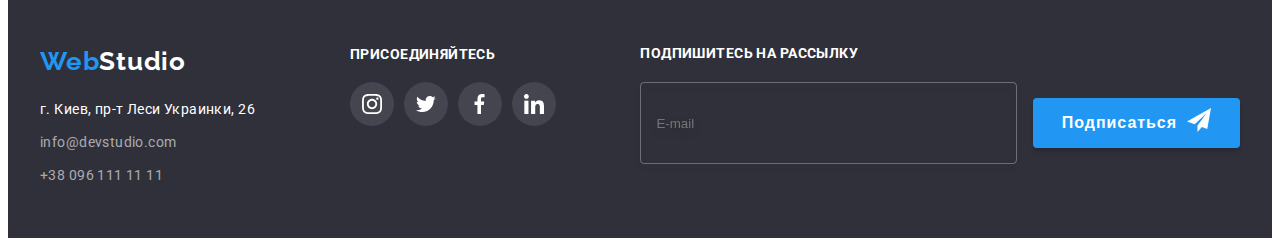
==== commit 0ef04b09: "2" ====
--- a/portfolio.html
+++ b/portfolio.html
@@ -17,7 +17,7 @@
     <link rel="stylesheet" href="./css/main.css">
 </head>
 <body>
-    <!-- <header class="header">
+    <header class="header">
         <div class="container header__container">
             <a class="header__logo logo link" href="/">Web<span class="logo__black">Studio</span></a>
             <nav class="nav">
@@ -48,7 +48,7 @@
                 </li>
             </ul>
         </div>
-    </header> -->
+    </header>
     <main>
         <section class="portfolio">
             <div class="portfolio__container container button-box">
@@ -221,7 +221,7 @@
             </div>
         </section>
     </main>
-    <!-- <footer class="footer">
+    <footer class="footer">
             <div class="footer__container container">
                 <div class="footer__contacts">
                     <a class="footer__logo logo link" href="/">Web<span class="logo__white">Studio</span></a>
@@ -289,6 +289,6 @@
                     </form>
                 </div>
             </div>
-        </footer> -->
+        </footer>
 </body>
 </html> --- a/css/main.css
+++ b/css/main.css
@@ -585,13 +585,14 @@
 
 @media screen and (min-width: 1200px) {
   .work {
-    width: 1200px;
     display: block;
   }
 }
 
 .work__list {
   display: flex;
+  margin-left: auto;
+  margin-right: -30px;
 }
 
 .work__item {
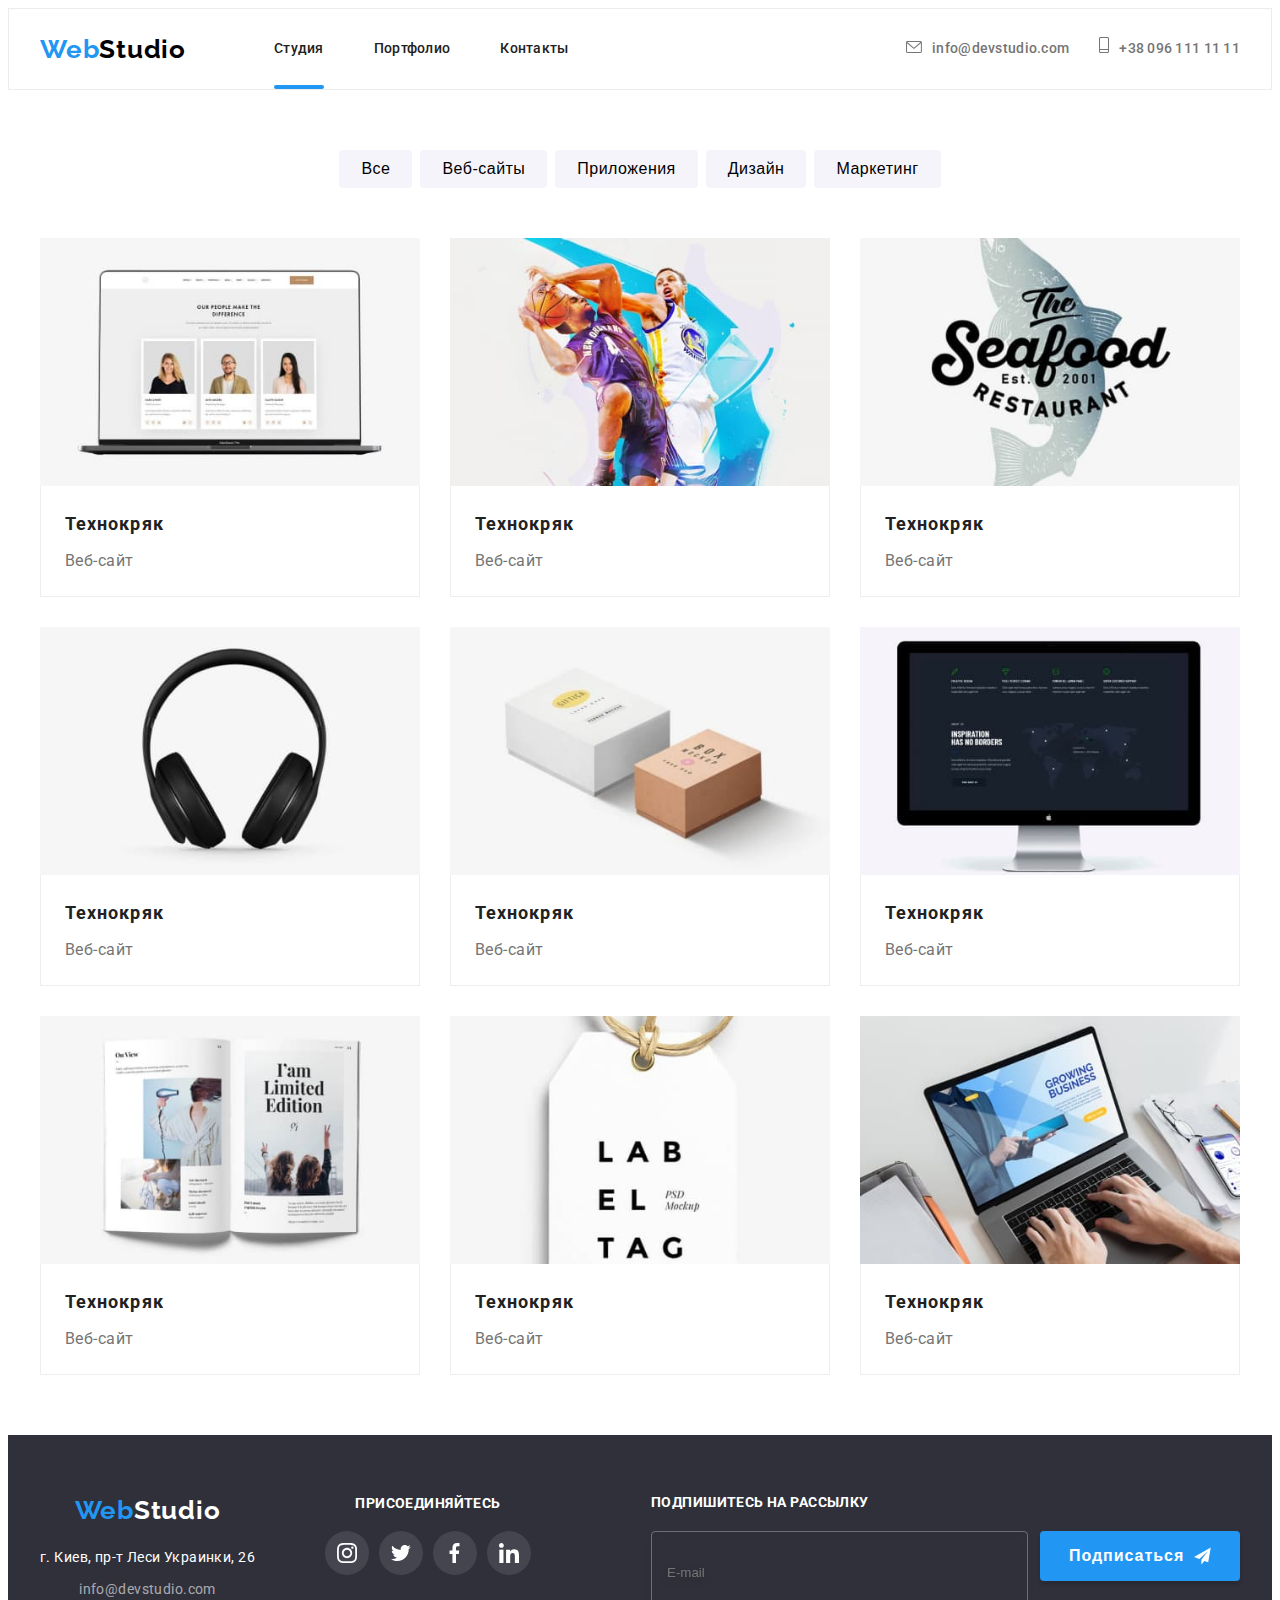
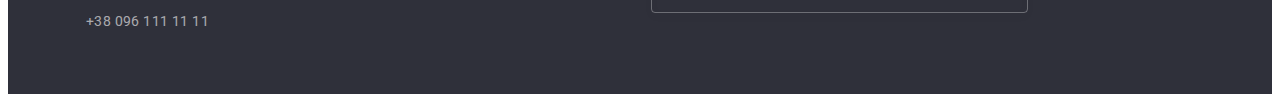
==== commit b69f79d5: "3" ====
--- a/portfolio.html
+++ b/portfolio.html
@@ -20,6 +20,7 @@
     <header class="header">
         <div class="container header__container">
             <a class="header__logo logo link" href="/">Web<span class="logo__black">Studio</span></a>
+    
             <nav class="nav">
                 <ul class="nav-list header__list list">
                     <li class="nav-list__item">
@@ -47,6 +48,58 @@
                         </svg>+38 096 111 11 11</a>
                 </li>
             </ul>
+            <button type="button" class="open-menu-btn">
+                <svg class="open-menu-btn__icon" width="40" height="40">
+                    <use href="./images/icons.svg#icon-mob-menu">
+                    </use>
+                </svg>
+            </button>
+            <div class="mob-menu is-hidden">
+                <button type="button" class="close-menu-btn">
+                    <svg class="close-menu-btn__icon" width="40" height="40">
+                        <use href="./images/icons.svg#icon-mob-close">
+                        </use>
+                    </svg>
+                </button>
+                <nav class="mob-menu-nav">
+                    <ul class="mob-menu-nav__list list">
+                        <li class="mob-menu-nav__item">
+                            <a class="link mob-menu-nav__link mob-menu-nav__link--current" href="/">Студия</a>
+                        </li>
+                        <li class="mob-menu-nav__item">
+                            <a class="link mob-menu-nav__link" href="./portfolio.html">Портфолио</a>
+                        </li>
+                        <li class="mob-menu-nav__item">
+                            <a class="link mob-menu-nav__link" href="#">Контакты</a>
+                        </li>
+                    </ul>
+                </nav>
+                <div class="mob-menu-bottom-wrap">
+                    <ul class="list mob-menu-contacts">
+                        <li class="mob-menu-contacts__item">
+                            <a class="link mob-menu-contacts__link--number" href="tel:+380961111111">+38 096 111 11 11</a>
+                        </li>
+                        <li class="mob-menu-contacts__item">
+                            <a class="link mob-menu-contacts__link--mail"
+                                href="mailto:info@devstudio.com">info@devstudio.com</a>
+                        </li>
+                    </ul>
+                    <ul class="mob-menu-social">
+                        <li class="mob-menu-social__item">
+                            <a href="" class="mob-menu-social__link link">Instagram</a>
+                        </li>
+                        <li class="mob-menu-social__item">
+                            <a href="" class="mob-menu-social__link link">Twitter</a>
+                        </li>
+                        <li class="mob-menu-social__item">
+                            <a href="" class="mob-menu-social__link link">Facebook</a>
+                        </li>
+                        <li class="mob-menu-social__item">
+                            <a href="" class="mob-menu-social__link link">LinkedIn</a>
+                        </li>
+                    </ul>
+                </div>
+            </div>
         </div>
     </header>
     <main>
@@ -76,135 +129,135 @@
                     <li class="card-box__item">
                         <a class="link card-box__link" href="#">
                             <div class="card-box__img-wrap">
-                                <img src="images/portfolio1.jpg" alt="web-site example" width="370px" height="294" />
-                                <p class="card-box__overlay-text">
-                                    Технокряк это современная площадка распространения коронавируса.
-                                    Компании используют эту платформу для цифрового
-                                    шпионажа и атак на защищённые сервера конкурентов.
-                                </p>
-                            </div>
-                            <div class="card-box__info">
-                                <h2 class="title card-box__title">Технокряк</h2>
-                                <p class="card-box__text">Веб-сайт</p>
-                            </div>
-                        </a>
-                    </li>
-                    <li class="card-box__item">
-                        <a class="link card-box__link" href="#">
-                            <div class="card-box__img-wrap">
-                                <img src="images/portfolio2.jpg" alt="web-site example" width="370px" height="294" />
-                                <p class="card-box__overlay-text">
-                                    Технокряк это современная площадка распространения коронавируса.
-                                    Компании используют эту платформу для цифрового
-                                    шпионажа и атак на защищённые сервера конкурентов.
-                                </p>
-                            </div>
-                            <div class="card-box__info">
-                                <h2 class="title card-box__title">Технокряк</h2>
-                                <p class="card-box__text">Веб-сайт</p>
-                            </div>
-                        </a>
-                    </li>
-                    <li class="card-box__item">
-                        <a class="link card-box__link" href="#">
-                            <div class="card-box__img-wrap">
-                                <img src="images/portfolio3.jpg" alt="web-site example" width="370px" height="294" />
-                                <p class="card-box__overlay-text">
-                                    Технокряк это современная площадка распространения коронавируса.
-                                    Компании используют эту платформу для цифрового
-                                    шпионажа и атак на защищённые сервера конкурентов.
-                                </p>
-                            </div>
-                            <div class="card-box__info">
-                                <h2 class="title card-box__title">Технокряк</h2>
-                                <p class="card-box__text">Веб-сайт</p>
-                            </div>
-                        </a>
-                    </li>
-                    <li class="card-box__item">
-                        <a class="link card-box__link" href="#">
-                            <div class="card-box__img-wrap">
-                                <img src="images/portfolio4.jpg" alt="web-site example" width="370px" height="294" />
-                                <p class="card-box__overlay-text">
-                                    Технокряк это современная площадка распространения коронавируса.
-                                    Компании используют эту платформу для цифрового
-                                    шпионажа и атак на защищённые сервера конкурентов.
-                                </p>
-                            </div>
-                            <div class="card-box__info">
-                                <h2 class="title card-box__title">Технокряк</h2>
-                                <p class="card-box__text">Веб-сайт</p>
-                            </div>
-                        </a>
-                    </li>
-                    <li class="card-box__item">
-                        <a class="link card-box__link" href="#">
-                            <div class="card-box__img-wrap">
-                                <img src="images/portfolio5.jpg" alt="web-site example" width="370px" height="294" />
-                                <p class="card-box__overlay-text">
-                                    Технокряк это современная площадка распространения коронавируса.
-                                    Компании используют эту платформу для цифрового
-                                    шпионажа и атак на защищённые сервера конкурентов.
-                                </p>
-                            </div>
-                            <div class="card-box__info">
-                                <h2 class="title card-box__title">Технокряк</h2>
-                                <p class="card-box__text">Веб-сайт</p>
-                            </div>
-                        </a>
-                    </li>
-                    <li class="card-box__item">
-                        <a class="link card-box__link" href="#">
-                            <div class="card-box__img-wrap">
-                                <img src="images/portfolio6.jpg" alt="web-site example" width="370px" height="294" />
-                                <p class="card-box__overlay-text">
-                                    Технокряк это современная площадка распространения коронавируса.
-                                    Компании используют эту платформу для цифрового
-                                    шпионажа и атак на защищённые сервера конкурентов.
-                                </p>
-                            </div>
-                            <div class="card-box__info">
-                                <h2 class="title card-box__title">Технокряк</h2>
-                                <p class="card-box__text">Веб-сайт</p>
-                            </div>
-                        </a>
-                    </li>
-                    <li class="card-box__item">
-                        <a class="link card-box__link" href="#">
-                            <div class="card-box__img-wrap">
-                                <img src="images/portfolio7.jpg" alt="web-site example" width="370px" height="294" />
-                                <p class="card-box__overlay-text">
-                                    Технокряк это современная площадка распространения коронавируса.
-                                    Компании используют эту платформу для цифрового
-                                    шпионажа и атак на защищённые сервера конкурентов.
-                                </p>
-                            </div>
-                            <div class="card-box__info">
-                                <h2 class="title card-box__title">Технокряк</h2>
-                                <p class="card-box__text">Веб-сайт</p>
-                            </div>
-                        </a>
-                    </li>
-                    <li class="card-box__item">
-                        <a class="link card-box__link" href="#">
-                            <div class="card-box__img-wrap">
-                                <img src="images/portfolio8.jpg" alt="web-site example" width="370px" height="294" />
-                                <p class="card-box__overlay-text">
-                                    Технокряк это современная площадка распространения коронавируса.
-                                    Компании используют эту платформу для цифрового
-                                    шпионажа и атак на защищённые сервера конкурентов.
-                                </p>
-                            </div>
-                            <div class="card-box__info">
-                                <h2 class="title card-box__title">Технокряк</h2>
-                                <p class="card-box__text">Веб-сайт</p>
-                            </div>
-                        </a>
-                    </li>
-                    <li class="card-box__item">
-                        <a class="link card-box__link" href="#">
-                            <div class="card-box__img-wrap">
-                                <img src="images/portfolio9.jpg" alt="web-site example" width="370px" height="294" />
+                                <img srcset="./images/project1-mobile.jpg 1x, ./images/project1-mobile@2x.jpg 2x" src="./images/project1-mobile.jpg" alt="web-site example" width="370px" height="294" />
+                                <p class="card-box__overlay-text">
+                                    Технокряк это современная площадка распространения коронавируса.
+                                    Компании используют эту платформу для цифрового
+                                    шпионажа и атак на защищённые сервера конкурентов.
+                                </p>
+                            </div>
+                            <div class="card-box__info">
+                                <h2 class="title card-box__title">Технокряк</h2>
+                                <p class="card-box__text">Веб-сайт</p>
+                            </div>
+                        </a>
+                    </li>
+                    <li class="card-box__item">
+                        <a class="link card-box__link" href="#">
+                            <div class="card-box__img-wrap">
+                                <img srcset="./images/project2-mobile.jpg 1x, ./images/project2-mobile@2x.jpg 2x" src="./images/project2-mobile.jpg" alt="web-site example" width="370px" height="294" />
+                                <p class="card-box__overlay-text">
+                                    Технокряк это современная площадка распространения коронавируса.
+                                    Компании используют эту платформу для цифрового
+                                    шпионажа и атак на защищённые сервера конкурентов.
+                                </p>
+                            </div>
+                            <div class="card-box__info">
+                                <h2 class="title card-box__title">Технокряк</h2>
+                                <p class="card-box__text">Веб-сайт</p>
+                            </div>
+                        </a>
+                    </li>
+                    <li class="card-box__item">
+                        <a class="link card-box__link" href="#">
+                            <div class="card-box__img-wrap">
+                                <img srcset="./images/project3-mobile.jpg 1x, ./images/project3-mobile@2x.jpg 2x" src="./images/project3-mobile.jpg" alt="web-site example" width="370px" height="294" />
+                                <p class="card-box__overlay-text">
+                                    Технокряк это современная площадка распространения коронавируса.
+                                    Компании используют эту платформу для цифрового
+                                    шпионажа и атак на защищённые сервера конкурентов.
+                                </p>
+                            </div>
+                            <div class="card-box__info">
+                                <h2 class="title card-box__title">Технокряк</h2>
+                                <p class="card-box__text">Веб-сайт</p>
+                            </div>
+                        </a>
+                    </li>
+                    <li class="card-box__item">
+                        <a class="link card-box__link" href="#">
+                            <div class="card-box__img-wrap">
+                                <img srcset="./images/project4-mobile.jpg 1x, ./images/project4-mobile@2x.jpg 2x" src="./images/project4-mobile.jpg" alt="web-site example" width="370px" height="294" />
+                                <p class="card-box__overlay-text">
+                                    Технокряк это современная площадка распространения коронавируса.
+                                    Компании используют эту платформу для цифрового
+                                    шпионажа и атак на защищённые сервера конкурентов.
+                                </p>
+                            </div>
+                            <div class="card-box__info">
+                                <h2 class="title card-box__title">Технокряк</h2>
+                                <p class="card-box__text">Веб-сайт</p>
+                            </div>
+                        </a>
+                    </li>
+                    <li class="card-box__item">
+                        <a class="link card-box__link" href="#">
+                            <div class="card-box__img-wrap">
+                                <img srcset="./images/project5-mobile.jpg 1x, ./images/project5-mobile@2x.jpg 2x" src="./images/project5-mobile.jpg" alt="web-site example" width="370px" height="294" />
+                                <p class="card-box__overlay-text">
+                                    Технокряк это современная площадка распространения коронавируса.
+                                    Компании используют эту платформу для цифрового
+                                    шпионажа и атак на защищённые сервера конкурентов.
+                                </p>
+                            </div>
+                            <div class="card-box__info">
+                                <h2 class="title card-box__title">Технокряк</h2>
+                                <p class="card-box__text">Веб-сайт</p>
+                            </div>
+                        </a>
+                    </li>
+                    <li class="card-box__item">
+                        <a class="link card-box__link" href="#">
+                            <div class="card-box__img-wrap">
+                                <img srcset="./images/project6-mobile.jpg 1x, ./images/project6-mobile@2x.jpg 2x" src="./images/project6-mobile.jpg" alt="web-site example" width="370px" height="294" />
+                                <p class="card-box__overlay-text">
+                                    Технокряк это современная площадка распространения коронавируса.
+                                    Компании используют эту платформу для цифрового
+                                    шпионажа и атак на защищённые сервера конкурентов.
+                                </p>
+                            </div>
+                            <div class="card-box__info">
+                                <h2 class="title card-box__title">Технокряк</h2>
+                                <p class="card-box__text">Веб-сайт</p>
+                            </div>
+                        </a>
+                    </li>
+                    <li class="card-box__item">
+                        <a class="link card-box__link" href="#">
+                            <div class="card-box__img-wrap">
+                                <img srcset="./images/project7-mobile.jpg 1x, ./images/project7-mobile@2x.jpg 2x" src="./images/project7-mobile.jpg" alt="web-site example" width="370px" height="294" />
+                                <p class="card-box__overlay-text">
+                                    Технокряк это современная площадка распространения коронавируса.
+                                    Компании используют эту платформу для цифрового
+                                    шпионажа и атак на защищённые сервера конкурентов.
+                                </p>
+                            </div>
+                            <div class="card-box__info">
+                                <h2 class="title card-box__title">Технокряк</h2>
+                                <p class="card-box__text">Веб-сайт</p>
+                            </div>
+                        </a>
+                    </li>
+                    <li class="card-box__item">
+                        <a class="link card-box__link" href="#">
+                            <div class="card-box__img-wrap">
+                                <img srcset="./images/project8-mobile.jpg 1x, ./images/project8-mobile@2x.jpg 2x" src="./images/project8-mobile.jpg" alt="web-site example" width="370px" height="294" />
+                                <p class="card-box__overlay-text">
+                                    Технокряк это современная площадка распространения коронавируса.
+                                    Компании используют эту платформу для цифрового
+                                    шпионажа и атак на защищённые сервера конкурентов.
+                                </p>
+                            </div>
+                            <div class="card-box__info">
+                                <h2 class="title card-box__title">Технокряк</h2>
+                                <p class="card-box__text">Веб-сайт</p>
+                            </div>
+                        </a>
+                    </li>
+                    <li class="card-box__item">
+                        <a class="link card-box__link" href="#">
+                            <div class="card-box__img-wrap">
+                                <img srcset="./images/project9-mobile.jpg 1x, ./images/project9-mobile@2x.jpg 2x" src="./images/project9-mobile.jpg" alt="web-site example" width="370px" height="294" />
                                 <p class="card-box__overlay-text">
                                     Технокряк это современная площадка распространения коронавируса.
                                     Компании используют эту платформу для цифрового
@@ -222,13 +275,16 @@
         </section>
     </main>
     <footer class="footer">
-            <div class="footer__container container">
+        <div class="footer__container container">
+            <div class="footer__tab-wrap">
                 <div class="footer__contacts">
                     <a class="footer__logo logo link" href="/">Web<span class="logo__white">Studio</span></a>
                     <address class="footer__address address">
                         <ul class="list address__list">
                             <li class="address__item">
-                                <a class="address__link address__mapping link" href="https://goo.gl/maps/MKQ6ixuW8aqWwScH6">г. Киев, пр-т Леси Украинки, 26</a>
+                                <a class="address__link address__mapping link"
+                                    href="https://goo.gl/maps/MKQ6ixuW8aqWwScH6">г. Киев,
+                                    пр-т Леси Украинки, 26</a>
                             </li>
                             <li class="address__item">
                                 <a class="address__link link" href="mailto:info@devstudio.com">info@devstudio.com</a>
@@ -243,28 +299,32 @@
                     <p class="social-box__text">присоединяйтесь</p>
                     <ul class="list footer__social social">
                         <li class="social__item">
-                            <a class="social__link social__link--footer" href="https://www.instagram.com/" target="_blank" rel="noopener noreferrer">
+                            <a class="social__link social__link--footer" href="https://www.instagram.com/" target="_blank"
+                                rel="noopener noreferrer">
                                 <svg class="social__icon social__icon--footer" width="20" height="20">
                                     <use href="./images/icons.svg#icon-instagram"></use>
                                 </svg>
                             </a>
                         </li>
                         <li class="social__item">
-                            <a class="social__link social__link--footer" href="https://www.twitter.com/" target="_blank" rel="noopener noreferrer">
+                            <a class="social__link social__link--footer" href="https://www.twitter.com/" target="_blank"
+                                rel="noopener noreferrer">
                                 <svg class="social__icon social__icon--footer" width="20" height="20">
                                     <use href="./images/icons.svg#icon-twitter"></use>
                                 </svg>
                             </a>
                         </li>
                         <li class="social__item">
-                            <a class="social__link social__link--footer" href="https://www.facebook.com/" target="_blank" rel="noopener noreferrer">
+                            <a class="social__link social__link--footer" href="https://www.facebook.com/" target="_blank"
+                                rel="noopener noreferrer">
                                 <svg class="social__icon social__icon--footer" width="20" height="20">
                                     <use href="./images/icons.svg#icon-facebook"></use>
                                 </svg>
                             </a>
                         </li>
                         <li class="social__item">
-                            <a class="social__link social__link--footer " href="https://www.linkedin.com/" target="_blank" rel="noopener noreferrer">
+                            <a class="social__link social__link--footer " href="https://www.linkedin.com/" target="_blank"
+                                rel="noopener noreferrer">
                                 <svg class="social__icon social__icon--footer" width="20" height="20">
                                     <use href="./images/icons.svg#icon-linkedin"></use>
                                 </svg>
@@ -272,23 +332,22 @@
                         </li>
                     </ul>
                 </div>
-                <div class="footer__join-box join">
-                    <p class="join__text">Подпишитесь на рассылку</p>
-                    <form class="join__mail">
-                        <label class="join__mail-field">
-                            <input type="email" 
-                            name="mail" 
-                            class="join__mail-input" 
-                            placeholder="E-mail"/>
-                        </label>
-                        <button type="join__submit" class="button join__submit">Подписаться
-                            <svg class="join__icon" width="24" height="24">
-                                <use href="./images/icons.svg#icon-send"></use>
-                            </svg>
-                        </button>
-                    </form>
-                </div>
-            </div>
-        </footer>
+            </div>
+            <div class="footer__join-box join">
+                <p class="join__text">Подпишитесь на рассылку</p>
+                <form class="join__mail">
+                    <label class="join__mail-field">
+                        <input type="email" name="mail" class="join__mail-input" placeholder="E-mail" />
+                    </label>
+                    <button type="join__submit" class="button join__submit">Подписаться
+                        <svg class="join__icon" width="24" height="24">
+                            <use href="./images/icons.svg#icon-send"></use>
+                        </svg>
+                    </button>
+                </form>
+            </div>
+        </div>
+    </footer>
+    <script src="js/menu.js"></script>
 </body>
 </html> --- a/css/main.css
+++ b/css/main.css
@@ -41,7 +41,7 @@
 }
 
 .modal {
-  min-width: 528px;
+  min-width: 450px;
   min-height: 581px;
   padding: 40px;
   box-sizing: border-box;
@@ -54,6 +54,12 @@
   border-radius: 4px;
 }
 
+@media screen and (min-width: 1200px) {
+  .modal {
+    min-width: 528px;
+  }
+}
+
 .modal__close {
   position: absolute;
   top: 8px;
@@ -147,7 +153,7 @@
 }
 
 .modal__check-text {
-  font-size: 14px;
+  font-size: 12px;
   line-height: 1.71;
   letter-spacing: 0.03em;
   color: var(--primary-text-color);
@@ -157,8 +163,14 @@
   margin-bottom: 30px;
 }
 
+@media screen and (min-width: 1200px) {
+  .modal__check-text {
+    font-size: 14px;
+  }
+}
+
 .modal__check-text::before {
-  content: "";
+  content: '';
   width: 16px;
   height: 15px;
   border: 2px solid var(--title-link-color);
@@ -242,13 +254,18 @@
 }
 
 .logo {
-  font-family: "Raleway", sans-serif;
+  font-family: 'Raleway', sans-serif;
   font-weight: 700;
-  font-size: 26px;
+  font-size: 24px;
   line-height: 1.19;
   color: var(--accent-color);
   letter-spacing: 0.03em;
-  margin-right: 94px;
+}
+
+@media screen and (min-width: 1200px) {
+  .logo {
+    font-size: 26px;
+  }
 }
 
 .logo__black {
@@ -349,6 +366,17 @@
   height: 80px;
 }
 
+.nav {
+  display: none;
+}
+
+@media screen and (min-width: 768px) {
+  .nav {
+    display: flex;
+    margin-left: 88px;
+  }
+}
+
 .nav-list__link {
   font-weight: 500;
   font-size: 14px;
@@ -361,7 +389,7 @@
 }
 
 .nav-list__link--current::after {
-  content: "";
+  content: '';
   position: absolute;
   left: 0;
   bottom: 0;
@@ -372,16 +400,31 @@
   border-radius: 2px;
 }
 
+.header-contacts__item:first-child {
+  margin-right: 30px;
+}
+
+.header__list {
+  display: flex;
+}
+
 .header-contacts {
   margin-left: auto;
-}
-
-.header-contacts__item:first-child {
-  margin-right: 30px;
-}
-
-.header__list {
-  display: flex;
+  display: none;
+}
+
+@media screen and (min-width: 768px) {
+  .header-contacts {
+    display: flex;
+    flex-direction: column;
+    margin-left: auto;
+  }
+}
+
+@media screen and (min-width: 1200px) {
+  .header-contacts {
+    flex-direction: row;
+  }
 }
 
 .nav-list__item:not(:last-child) {
@@ -415,17 +458,177 @@
   margin-right: 10px;
 }
 
+.open-menu-btn,
+.close-menu-btn {
+  background-color: transparent;
+  border: none;
+  outline: none;
+  margin-left: auto;
+  display: flex;
+  padding: 0;
+}
+
+.open-menu-btn__icon,
+.close-menu-btn__icon {
+  overflow: visible;
+  display: block;
+  fill: black;
+}
+
+.open-menu-btn:active .open-menu-btn__icon,
+.close-menu-btn:active .open-menu-btn__icon, .open-menu-btn:active
+.close-menu-btn__icon,
+.close-menu-btn:active
+.close-menu-btn__icon {
+  fill: var(--accent-color);
+}
+
+@media screen and (min-width: 768px) {
+  .open-menu-btn {
+    display: none;
+  }
+}
+
+.close-menu-btn {
+  margin-top: 20px;
+}
+
+.mob-menu {
+  position: fixed;
+  width: 100vw;
+  height: 100vh;
+  left: 0;
+  top: 0;
+  background-color: #fff;
+  z-index: 1;
+  padding-left: 40px;
+  padding-bottom: 48px;
+  padding-right: 15px;
+  display: flex;
+  flex-direction: column;
+}
+
+.mob-menu-nav {
+  margin-top: 8px;
+}
+
+.mob-menu-nav__link {
+  font-weight: 500;
+  font-size: 40px;
+  line-height: 1.175;
+  letter-spacing: 0.02em;
+  color: #212121;
+}
+
+.mob-menu-nav__link--current {
+  color: var(--accent-color);
+}
+
+.mob-menu-nav__item {
+  margin-bottom: 32px;
+}
+
+.mob-menu-contacts__item:first-child {
+  margin-bottom: 32px;
+}
+
+.mob-menu-contacts__item:last-child {
+  margin-bottom: 64px;
+}
+
+.mob-menu-contacts__link {
+  font-weight: 500;
+  letter-spacing: 0.02em;
+}
+
+.mob-menu-contacts__link--number {
+  font-size: 34px;
+  line-height: 1.176;
+  color: var(--accent-color);
+  margin-bottom: 32px;
+}
+
+.mob-menu-contacts__link--mail {
+  font-size: 24px;
+  line-height: 1.16;
+  color: var(--secondary-link-color);
+}
+
+.mob-menu-social {
+  display: flex;
+}
+
+.mob-menu-social__link {
+  font-weight: 500;
+  font-size: 18px;
+  line-height: 1.22;
+  letter-spacing: 0.02em;
+  color: var(--accent-color);
+  position: relative;
+}
+
+.mob-menu-social__item:nth-child(-n + 3) {
+  margin-right: 10px;
+  border-right: 1px solid rgba(33, 33, 33, 0.2);
+  padding-right: 10px;
+}
+
+.mob-menu-bottom-wrap {
+  margin-top: auto;
+}
+
+.mob-menu.is-hidden {
+  opacity: 0;
+  pointer-events: none;
+}
+
 .hero {
   background-color: var(--footer-hero-bg-color);
-  background-image: linear-gradient(rgba(47, 48, 58, 0.4), rgba(47, 48, 58, 0.4)), url(../images/hero.jpg);
   padding-top: 118px;
   padding-bottom: 118px;
-}
-
-@media screen and (min-width: 1200px) {
+  background-image: linear-gradient(rgba(47, 48, 58, 0.4), rgba(47, 48, 58, 0.4)), url(../../images/hero-mobile.jpg);
+  background-repeat: no-repeat;
+  background-position: center;
+  background-size: cover;
+}
+
+@media (min-device-pixel-ratio: 2), (-webkit-min-device-pixel-ratio: 2), (min-resolution: 192dpi), (min-resolution: 2dppx) {
+  .hero {
+    background-image: linear-gradient(rgba(47, 48, 58, 0.4), rgba(47, 48, 58, 0.4)), url(../../images/hero-mobile@2x.jpg);
+  }
+}
+
+@media screen and (min-width: 768px) {
   .hero {
     padding-top: 200px;
     padding-bottom: 200px;
+    background-image: linear-gradient(rgba(47, 48, 58, 0.4), rgba(47, 48, 58, 0.4)), url(../../images/hero-tab.jpg);
+    background-repeat: no-repeat;
+    background-position: center;
+    background-size: cover;
+  }
+}
+
+@media screen and (min-width: 768px) and (min-device-pixel-ratio: 2), screen and (min-width: 768px) and (-webkit-min-device-pixel-ratio: 2), screen and (min-width: 768px) and (min-resolution: 192dpi), screen and (min-width: 768px) and (min-resolution: 2dppx) {
+  .hero {
+    background-image: linear-gradient(rgba(47, 48, 58, 0.4), rgba(47, 48, 58, 0.4)), url(../../images/hero-tab@2x.jpg);
+  }
+}
+
+@media screen and (min-width: 1200px) {
+  .hero {
+    padding-top: 200px;
+    padding-bottom: 200px;
+    background-image: linear-gradient(rgba(47, 48, 58, 0.4), rgba(47, 48, 58, 0.4)), url(../../images/hero.jpg);
+    background-repeat: no-repeat;
+    background-position: center;
+    background-size: cover;
+  }
+}
+
+@media screen and (min-width: 1200px) and (min-device-pixel-ratio: 2), screen and (min-width: 1200px) and (-webkit-min-device-pixel-ratio: 2), screen and (min-width: 1200px) and (min-resolution: 192dpi), screen and (min-width: 1200px) and (min-resolution: 2dppx) {
+  .hero {
+    background-image: linear-gradient(rgba(47, 48, 58, 0.4), rgba(47, 48, 58, 0.4)), url(../../images/hero@2x.jpg);
   }
 }
 
@@ -795,20 +998,54 @@
 
 .footer {
   background-color: var(--footer-hero-bg-color);
-  padding-bottom: 50px;
-  padding-top: 50px;
+  padding: 60px 0;
 }
 
 .footer__container {
   display: flex;
+  flex-direction: column;
+  justify-content: center;
+}
+
+@media screen and (min-width: 1200px) {
+  .footer__container {
+    flex-direction: row;
+    align-items: center;
+  }
 }
 
 .footer__contacts {
-  margin-right: 70px;
+  display: flex;
+  flex-direction: column;
+  justify-content: center;
+  align-items: center;
+}
+
+@media screen and (min-width: 1200px) {
+  .footer__contacts {
+    margin-right: 70px;
+  }
+}
+
+@media screen and (min-width: 768px) {
+  .footer__tab-wrap {
+    display: flex;
+    justify-content: space-around;
+  }
 }
 
 .address__list {
   margin-top: 20px;
+  margin-bottom: 60px;
+  display: flex;
+  flex-direction: column;
+  align-items: center;
+}
+
+@media screen and (min-width: 1200px) {
+  .address__list {
+    margin-bottom: 0;
+  }
 }
 
 .address__link {
@@ -827,7 +1064,7 @@
 }
 
 .address__item:not(:last-child) {
-  margin-bottom: 9px;
+  margin-bottom: 8px;
 }
 
 .address__mapping {
@@ -842,10 +1079,26 @@
   text-transform: uppercase;
   color: var(--address-color);
   margin-bottom: 20px;
-}
-
-.join {
-  margin-left: auto;
+  text-align: center;
+}
+
+@media screen and (min-width: 1200px) {
+  .join {
+    margin-left: auto;
+    margin-bottom: auto;
+  }
+}
+
+.join__mail {
+  display: flex;
+  flex-direction: column;
+  justify-content: center;
+}
+
+@media screen and (min-width: 1200px) {
+  .join__mail {
+    flex-direction: row;
+  }
 }
 
 .join__text {
@@ -855,7 +1108,16 @@
   letter-spacing: 0.03em;
   text-transform: uppercase;
   margin-bottom: 20px;
+  margin-top: 60px;
+  text-align: center;
   color: var(--address-color);
+}
+
+@media screen and (min-width: 1200px) {
+  .join__text {
+    margin-top: 0;
+    text-align: start;
+  }
 }
 
 .join__mail-input {
@@ -864,21 +1126,41 @@
   border-radius: 4px;
   background-color: transparent;
   color: var(--address-color);
-  margin-right: 12px;
   padding-top: 15px;
   padding-bottom: 15px;
   padding-left: 15px;
-  width: 358px;
+  margin-bottom: 20px;
+  width: 100%;
   height: 50px;
+}
+
+@media screen and (min-width: 768px) {
+  .join__mail-input {
+    width: 450px;
+    display: flex;
+    margin-right: auto;
+    margin-left: auto;
+  }
+}
+
+@media screen and (min-width: 1200px) {
+  .join__mail-input {
+    width: 358px;
+    margin-right: 12px;
+    margin-bottom: auto;
+  }
 }
 
 .join__submit {
   background-color: var(--accent-color);
   box-shadow: 0px 4px 4px rgba(0, 0, 0, 0.15);
   border-radius: 4px;
+  margin: 0 auto;
+  width: 200px;
   font-weight: bold;
   font-size: 16px;
-  display: inline-flex;
+  display: flex;
+  align-items: center;
   line-height: 1.87;
   text-align: center;
   letter-spacing: 0.06em;
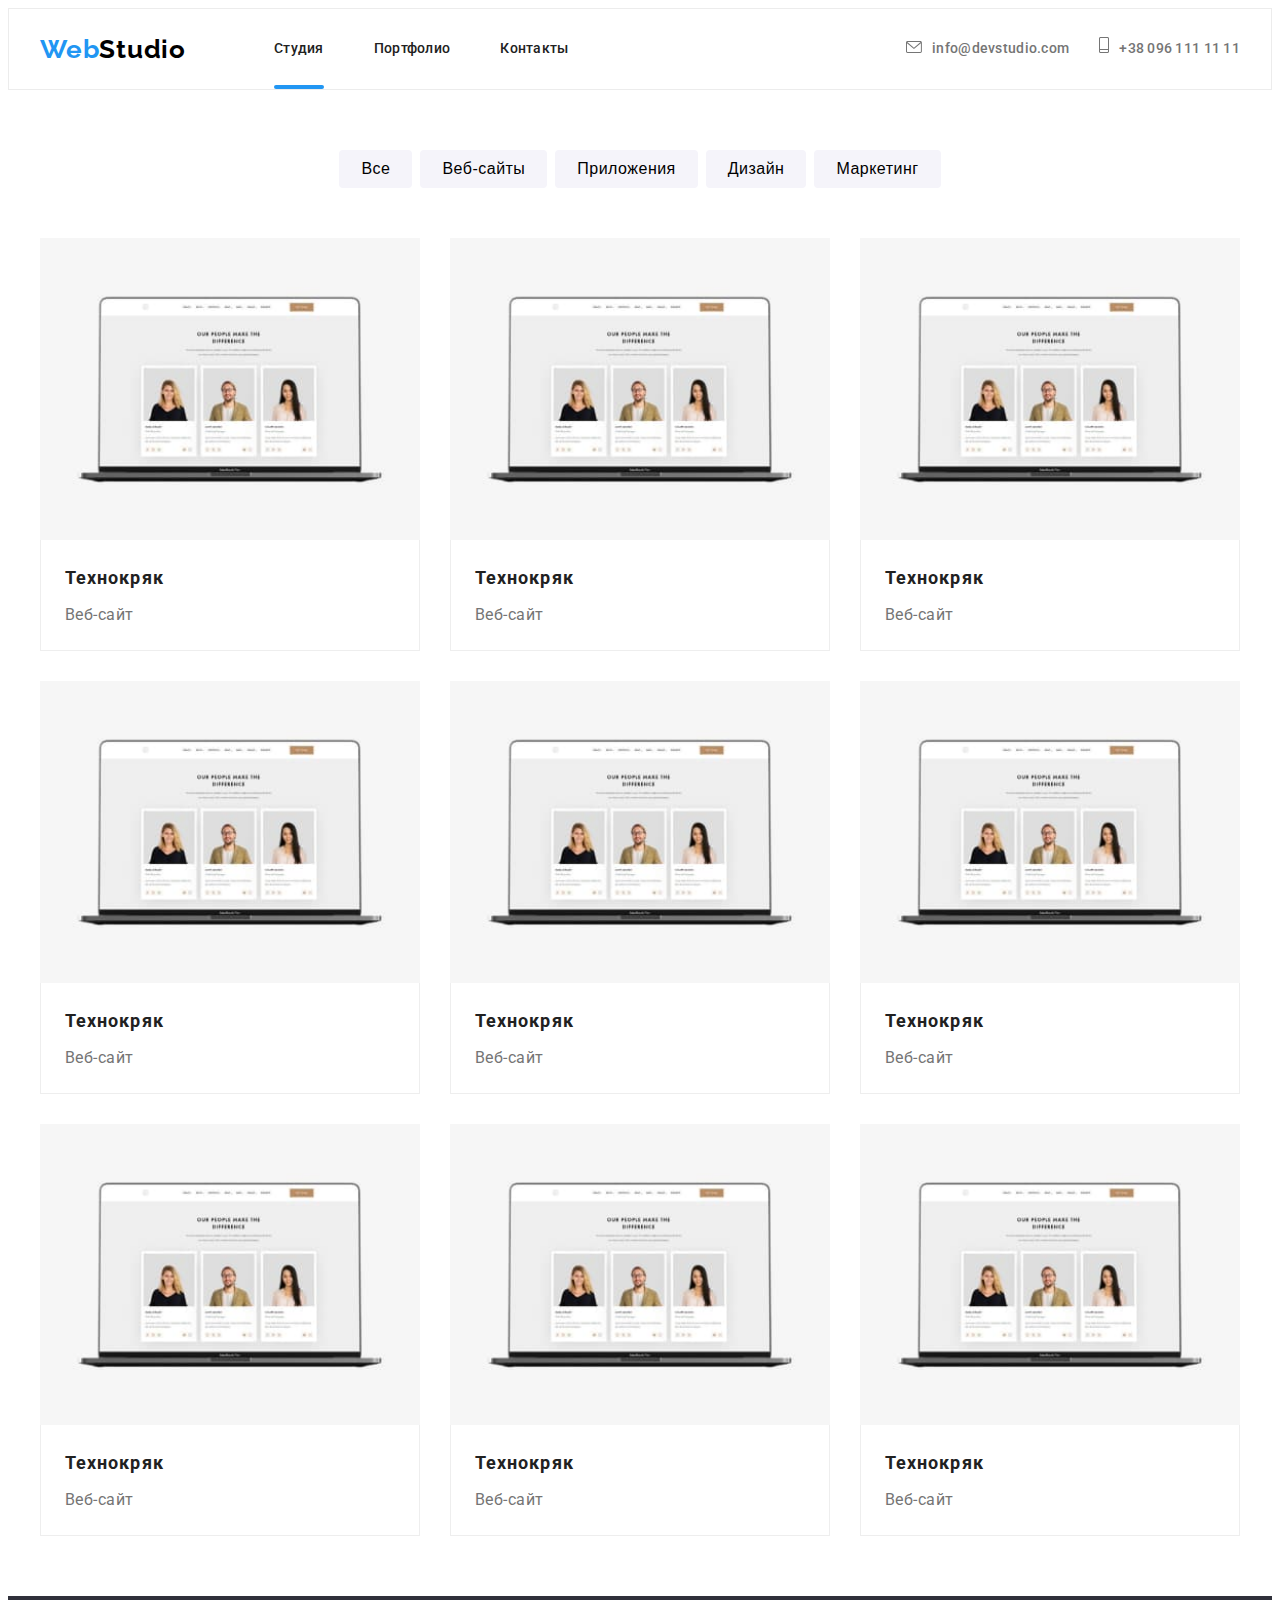
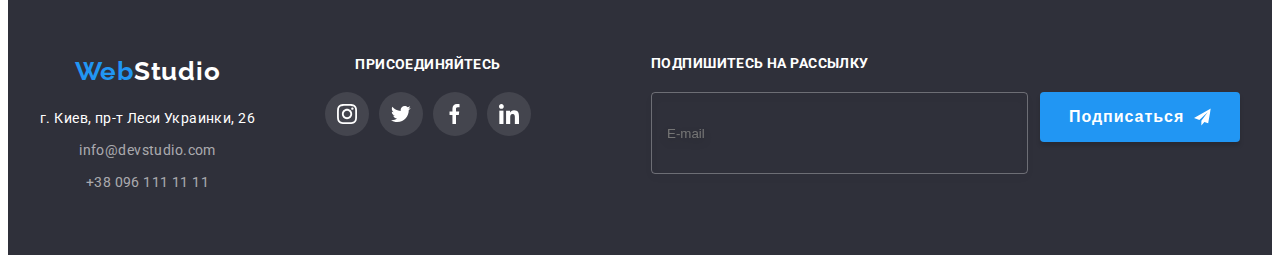
==== commit 54c8b1c5: "4" ====
--- a/portfolio.html
+++ b/portfolio.html
@@ -129,135 +129,182 @@
                     <li class="card-box__item">
                         <a class="link card-box__link" href="#">
                             <div class="card-box__img-wrap">
-                                <img srcset="./images/project1-mobile.jpg 1x, ./images/project1-mobile@2x.jpg 2x" src="./images/project1-mobile.jpg" alt="web-site example" width="370px" height="294" />
-                                <p class="card-box__overlay-text">
-                                    Технокряк это современная площадка распространения коронавируса.
-                                    Компании используют эту платформу для цифрового
-                                    шпионажа и атак на защищённые сервера конкурентов.
-                                </p>
-                            </div>
-                            <div class="card-box__info">
-                                <h2 class="title card-box__title">Технокряк</h2>
-                                <p class="card-box__text">Веб-сайт</p>
-                            </div>
-                        </a>
-                    </li>
-                    <li class="card-box__item">
-                        <a class="link card-box__link" href="#">
-                            <div class="card-box__img-wrap">
-                                <img srcset="./images/project2-mobile.jpg 1x, ./images/project2-mobile@2x.jpg 2x" src="./images/project2-mobile.jpg" alt="web-site example" width="370px" height="294" />
-                                <p class="card-box__overlay-text">
-                                    Технокряк это современная площадка распространения коронавируса.
-                                    Компании используют эту платформу для цифрового
-                                    шпионажа и атак на защищённые сервера конкурентов.
-                                </p>
-                            </div>
-                            <div class="card-box__info">
-                                <h2 class="title card-box__title">Технокряк</h2>
-                                <p class="card-box__text">Веб-сайт</p>
-                            </div>
-                        </a>
-                    </li>
-                    <li class="card-box__item">
-                        <a class="link card-box__link" href="#">
-                            <div class="card-box__img-wrap">
-                                <img srcset="./images/project3-mobile.jpg 1x, ./images/project3-mobile@2x.jpg 2x" src="./images/project3-mobile.jpg" alt="web-site example" width="370px" height="294" />
-                                <p class="card-box__overlay-text">
-                                    Технокряк это современная площадка распространения коронавируса.
-                                    Компании используют эту платформу для цифрового
-                                    шпионажа и атак на защищённые сервера конкурентов.
-                                </p>
-                            </div>
-                            <div class="card-box__info">
-                                <h2 class="title card-box__title">Технокряк</h2>
-                                <p class="card-box__text">Веб-сайт</p>
-                            </div>
-                        </a>
-                    </li>
-                    <li class="card-box__item">
-                        <a class="link card-box__link" href="#">
-                            <div class="card-box__img-wrap">
-                                <img srcset="./images/project4-mobile.jpg 1x, ./images/project4-mobile@2x.jpg 2x" src="./images/project4-mobile.jpg" alt="web-site example" width="370px" height="294" />
-                                <p class="card-box__overlay-text">
-                                    Технокряк это современная площадка распространения коронавируса.
-                                    Компании используют эту платформу для цифрового
-                                    шпионажа и атак на защищённые сервера конкурентов.
-                                </p>
-                            </div>
-                            <div class="card-box__info">
-                                <h2 class="title card-box__title">Технокряк</h2>
-                                <p class="card-box__text">Веб-сайт</p>
-                            </div>
-                        </a>
-                    </li>
-                    <li class="card-box__item">
-                        <a class="link card-box__link" href="#">
-                            <div class="card-box__img-wrap">
-                                <img srcset="./images/project5-mobile.jpg 1x, ./images/project5-mobile@2x.jpg 2x" src="./images/project5-mobile.jpg" alt="web-site example" width="370px" height="294" />
-                                <p class="card-box__overlay-text">
-                                    Технокряк это современная площадка распространения коронавируса.
-                                    Компании используют эту платформу для цифрового
-                                    шпионажа и атак на защищённые сервера конкурентов.
-                                </p>
-                            </div>
-                            <div class="card-box__info">
-                                <h2 class="title card-box__title">Технокряк</h2>
-                                <p class="card-box__text">Веб-сайт</p>
-                            </div>
-                        </a>
-                    </li>
-                    <li class="card-box__item">
-                        <a class="link card-box__link" href="#">
-                            <div class="card-box__img-wrap">
-                                <img srcset="./images/project6-mobile.jpg 1x, ./images/project6-mobile@2x.jpg 2x" src="./images/project6-mobile.jpg" alt="web-site example" width="370px" height="294" />
-                                <p class="card-box__overlay-text">
-                                    Технокряк это современная площадка распространения коронавируса.
-                                    Компании используют эту платформу для цифрового
-                                    шпионажа и атак на защищённые сервера конкурентов.
-                                </p>
-                            </div>
-                            <div class="card-box__info">
-                                <h2 class="title card-box__title">Технокряк</h2>
-                                <p class="card-box__text">Веб-сайт</p>
-                            </div>
-                        </a>
-                    </li>
-                    <li class="card-box__item">
-                        <a class="link card-box__link" href="#">
-                            <div class="card-box__img-wrap">
-                                <img srcset="./images/project7-mobile.jpg 1x, ./images/project7-mobile@2x.jpg 2x" src="./images/project7-mobile.jpg" alt="web-site example" width="370px" height="294" />
-                                <p class="card-box__overlay-text">
-                                    Технокряк это современная площадка распространения коронавируса.
-                                    Компании используют эту платформу для цифрового
-                                    шпионажа и атак на защищённые сервера конкурентов.
-                                </p>
-                            </div>
-                            <div class="card-box__info">
-                                <h2 class="title card-box__title">Технокряк</h2>
-                                <p class="card-box__text">Веб-сайт</p>
-                            </div>
-                        </a>
-                    </li>
-                    <li class="card-box__item">
-                        <a class="link card-box__link" href="#">
-                            <div class="card-box__img-wrap">
-                                <img srcset="./images/project8-mobile.jpg 1x, ./images/project8-mobile@2x.jpg 2x" src="./images/project8-mobile.jpg" alt="web-site example" width="370px" height="294" />
-                                <p class="card-box__overlay-text">
-                                    Технокряк это современная площадка распространения коронавируса.
-                                    Компании используют эту платформу для цифрового
-                                    шпионажа и атак на защищённые сервера конкурентов.
-                                </p>
-                            </div>
-                            <div class="card-box__info">
-                                <h2 class="title card-box__title">Технокряк</h2>
-                                <p class="card-box__text">Веб-сайт</p>
-                            </div>
-                        </a>
-                    </li>
-                    <li class="card-box__item">
-                        <a class="link card-box__link" href="#">
-                            <div class="card-box__img-wrap">
-                                <img srcset="./images/project9-mobile.jpg 1x, ./images/project9-mobile@2x.jpg 2x" src="./images/project9-mobile.jpg" alt="web-site example" width="370px" height="294" />
+                                <picture>
+                                    <source srcset="./images/project1-desktop.jpg 1x, ./images/project1-desktop@2x.jpg 2x" media="(min-width:1200px)" />
+                                    <source srcset="./images/project1-tablet.jpg 1x, ./images/project1-tablet@2x.jpg 2x" media="(min-width:768px)" />
+                                    <source srcset="./images/project1-mobile.jpg 1x, ./images/project1-mobile@2x.jpg 2x" media="(max-width:767px)" />
+                                    <img src="./images/project1-desktop.jpg"
+                                        alt="web-site example" />
+                                </picture>
+                                <p class="card-box__overlay-text">
+                                    Технокряк это современная площадка распространения коронавируса.
+                                    Компании используют эту платформу для цифрового
+                                    шпионажа и атак на защищённые сервера конкурентов.
+                                </p>
+                            </div>
+                            <div class="card-box__info">
+                                <h2 class="title card-box__title">Технокряк</h2>
+                                <p class="card-box__text">Веб-сайт</p>
+                            </div>
+                        </a>
+                    </li>
+                    <li class="card-box__item">
+                        <a class="link card-box__link" href="#">
+                            <div class="card-box__img-wrap">
+                                <picture>
+                                    <source srcset="./images/project1-desktop.jpg 1x, ./images/project1-desktop@2x.jpg 2x" media="(min-width:1200px)" />
+                                    <source srcset="./images/project1-tablet.jpg 1x, ./images/project1-tablet@2x.jpg 2x" media="(min-width:768px)" />
+                                    <source srcset="./images/project1-mobile.jpg 1x, ./images/project1-mobile@2x.jpg 2x" media="(max-width:767px)" />
+                                    <img src="./images/project1-desktop.jpg" alt="web-site example" />
+                                </picture>
+                                <p class="card-box__overlay-text">
+                                    Технокряк это современная площадка распространения коронавируса.
+                                    Компании используют эту платформу для цифрового
+                                    шпионажа и атак на защищённые сервера конкурентов.
+                                </p>
+                            </div>
+                            <div class="card-box__info">
+                                <h2 class="title card-box__title">Технокряк</h2>
+                                <p class="card-box__text">Веб-сайт</p>
+                            </div>
+                        </a>
+                    </li>
+                    <li class="card-box__item">
+                        <a class="link card-box__link" href="#">
+                            <div class="card-box__img-wrap">
+                                <picture>
+                                    <source srcset="./images/project1-desktop.jpg 1x, ./images/project1-desktop@2x.jpg 2x" media="(min-width:1200px)" />
+                                    <source srcset="./images/project1-tablet.jpg 1x, ./images/project1-tablet@2x.jpg 2x" media="(min-width:768px)" />
+                                    <source srcset="./images/project1-mobile.jpg 1x, ./images/project1-mobile@2x.jpg 2x" media="(max-width:767px)" />
+                                    <img src="./images/project1-desktop.jpg" alt="web-site example" />
+                                </picture>
+                                <p class="card-box__overlay-text">
+                                    Технокряк это современная площадка распространения коронавируса.
+                                    Компании используют эту платформу для цифрового
+                                    шпионажа и атак на защищённые сервера конкурентов.
+                                </p>
+                            </div>
+                            <div class="card-box__info">
+                                <h2 class="title card-box__title">Технокряк</h2>
+                                <p class="card-box__text">Веб-сайт</p>
+                            </div>
+                        </a>
+                    </li>
+                    <li class="card-box__item">
+                        <a class="link card-box__link" href="#">
+                            <div class="card-box__img-wrap">
+                                <picture>
+                                    <source srcset="./images/project1-desktop.jpg 1x, ./images/project1-desktop@2x.jpg 2x" media="(min-width:1200px)" />
+                                    <source srcset="./images/project1-tablet.jpg 1x, ./images/project1-tablet@2x.jpg 2x" media="(min-width:768px)" />
+                                    <source srcset="./images/project1-mobile.jpg 1x, ./images/project1-mobile@2x.jpg 2x" media="(max-width:767px)" />
+                                    <img src="./images/project1-desktop.jpg"
+                                        alt="web-site example" />
+                                </picture>                                
+                                <p class="card-box__overlay-text">
+                                    Технокряк это современная площадка распространения коронавируса.
+                                    Компании используют эту платформу для цифрового
+                                    шпионажа и атак на защищённые сервера конкурентов.
+                                </p>
+                            </div>
+                            <div class="card-box__info">
+                                <h2 class="title card-box__title">Технокряк</h2>
+                                <p class="card-box__text">Веб-сайт</p>
+                            </div>
+                        </a>
+                    </li>
+                    <li class="card-box__item">
+                        <a class="link card-box__link" href="#">
+                            <div class="card-box__img-wrap">
+                                <picture>
+                                    <source srcset="./images/project1-desktop.jpg 1x, ./images/project1-desktop@2x.jpg 2x" media="(min-width:1200px)" />
+                                    <source srcset="./images/project1-tablet.jpg 1x, ./images/project1-tablet@2x.jpg 2x" media="(min-width:768px)" />
+                                    <source srcset="./images/project1-mobile.jpg 1x, ./images/project1-mobile@2x.jpg 2x" media="(max-width:767px)" />
+                                    <img src="./images/project1-desktop.jpg" alt="web-site example" />
+                                </picture>
+                                <p class="card-box__overlay-text">
+                                    Технокряк это современная площадка распространения коронавируса.
+                                    Компании используют эту платформу для цифрового
+                                    шпионажа и атак на защищённые сервера конкурентов.
+                                </p>
+                            </div>
+                            <div class="card-box__info">
+                                <h2 class="title card-box__title">Технокряк</h2>
+                                <p class="card-box__text">Веб-сайт</p>
+                            </div>
+                        </a>
+                    </li>
+                    <li class="card-box__item">
+                        <a class="link card-box__link" href="#">
+                            <div class="card-box__img-wrap">
+                                <picture>
+                                    <source srcset="./images/project1-desktop.jpg 1x, ./images/project1-desktop@2x.jpg 2x" media="(min-width:1200px)" />
+                                    <source srcset="./images/project1-tablet.jpg 1x, ./images/project1-tablet@2x.jpg 2x" media="(min-width:768px)" />
+                                    <source srcset="./images/project1-mobile.jpg 1x, ./images/project1-mobile@2x.jpg 2x" media="(max-width:767px)" />
+                                    <img src="./images/project1-desktop.jpg" alt="web-site example" />
+                                </picture>
+                                <p class="card-box__overlay-text">
+                                    Технокряк это современная площадка распространения коронавируса.
+                                    Компании используют эту платформу для цифрового
+                                    шпионажа и атак на защищённые сервера конкурентов.
+                                </p>
+                            </div>
+                            <div class="card-box__info">
+                                <h2 class="title card-box__title">Технокряк</h2>
+                                <p class="card-box__text">Веб-сайт</p>
+                            </div>
+                        </a>
+                    </li>
+                    <li class="card-box__item">
+                        <a class="link card-box__link" href="#">
+                            <div class="card-box__img-wrap">
+                                <picture>
+                                    <source srcset="./images/project1-desktop.jpg 1x, ./images/project1-desktop@2x.jpg 2x" media="(min-width:1200px)" />
+                                    <source srcset="./images/project1-tablet.jpg 1x, ./images/project1-tablet@2x.jpg 2x" media="(min-width:768px)" />
+                                    <source srcset="./images/project1-mobile.jpg 1x, ./images/project1-mobile@2x.jpg 2x" media="(max-width:767px)" />
+                                    <img src="./images/project1-desktop.jpg" alt="web-site example" />
+                                </picture>
+                                <p class="card-box__overlay-text">
+                                    Технокряк это современная площадка распространения коронавируса.
+                                    Компании используют эту платформу для цифрового
+                                    шпионажа и атак на защищённые сервера конкурентов.
+                                </p>
+                            </div>
+                            <div class="card-box__info">
+                                <h2 class="title card-box__title">Технокряк</h2>
+                                <p class="card-box__text">Веб-сайт</p>
+                            </div>
+                        </a>
+                    </li>
+                    <li class="card-box__item">
+                        <a class="link card-box__link" href="#">
+                            <div class="card-box__img-wrap">
+                                <picture>
+                                    <source srcset="./images/project1-desktop.jpg 1x, ./images/project1-desktop@2x.jpg 2x" media="(min-width:1200px)" />
+                                    <source srcset="./images/project1-tablet.jpg 1x, ./images/project1-tablet@2x.jpg 2x" media="(min-width:768px)" />
+                                    <source srcset="./images/project1-mobile.jpg 1x, ./images/project1-mobile@2x.jpg 2x" media="(max-width:767px)" />
+                                    <img src="./images/project1-desktop.jpg" alt="web-site example" />
+                                </picture>
+                                <p class="card-box__overlay-text">
+                                    Технокряк это современная площадка распространения коронавируса.
+                                    Компании используют эту платформу для цифрового
+                                    шпионажа и атак на защищённые сервера конкурентов.
+                                </p>
+                            </div>
+                            <div class="card-box__info">
+                                <h2 class="title card-box__title">Технокряк</h2>
+                                <p class="card-box__text">Веб-сайт</p>
+                            </div>
+                        </a>
+                    </li>
+                    <li class="card-box__item">
+                        <a class="link card-box__link" href="#">
+                            <div class="card-box__img-wrap">
+                                <picture>
+                                    <source srcset="./images/project1-desktop.jpg 1x, ./images/project1-desktop@2x.jpg 2x" media="(min-width:1200px)" />
+                                    <source srcset="./images/project1-tablet.jpg 1x, ./images/project1-tablet@2x.jpg 2x" media="(min-width:768px)" />
+                                    <source srcset="./images/project1-mobile.jpg 1x, ./images/project1-mobile@2x.jpg 2x" media="(max-width:767px)" />
+                                    <img src="./images/project1-desktop.jpg" alt="web-site example" />
+                                </picture>
                                 <p class="card-box__overlay-text">
                                     Технокряк это современная площадка распространения коронавируса.
                                     Компании используют эту платформу для цифрового
--- a/css/main.css
+++ b/css/main.css
@@ -1273,7 +1273,7 @@
   }
 }
 
-@media screen and (min-width: 768px) {
+@media screen and (min-width: 1200px) {
   .card-box__item {
     width: calc(100% / 3 - 30px);
     margin-right: 30px;
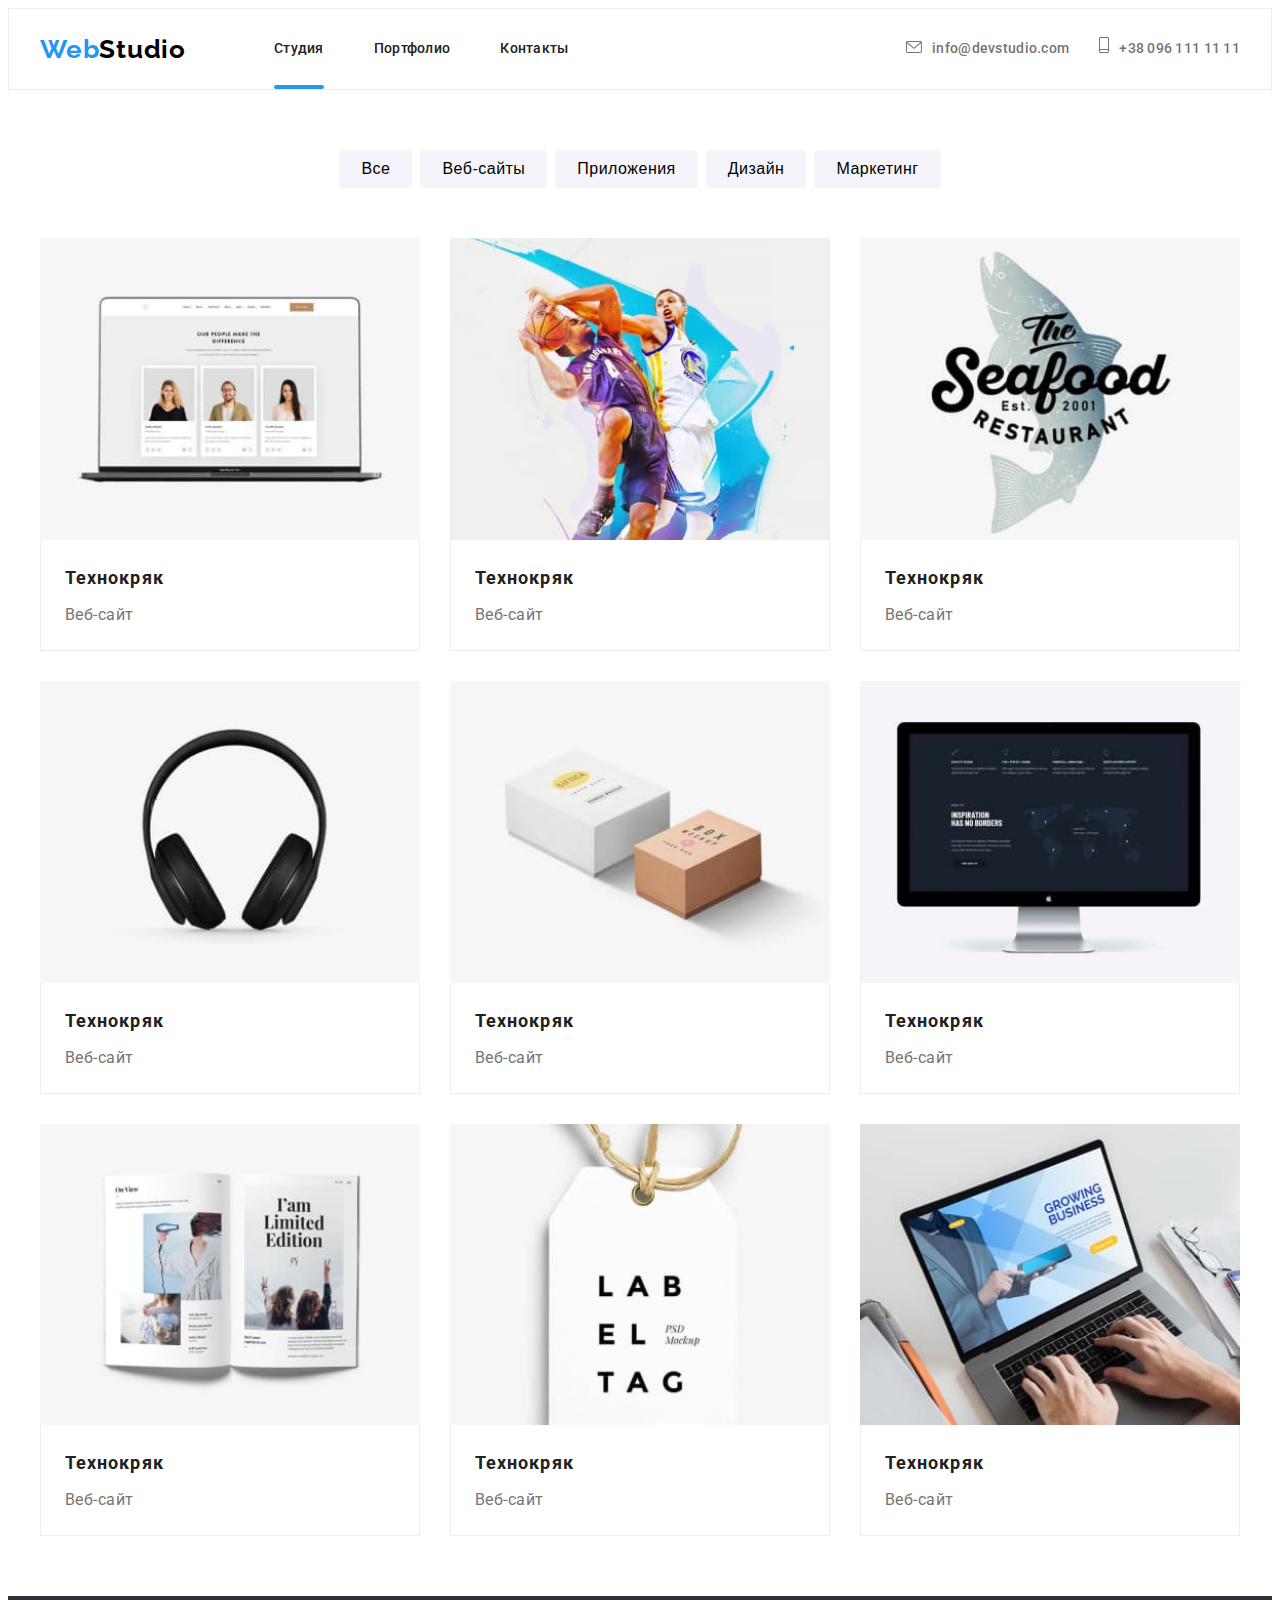
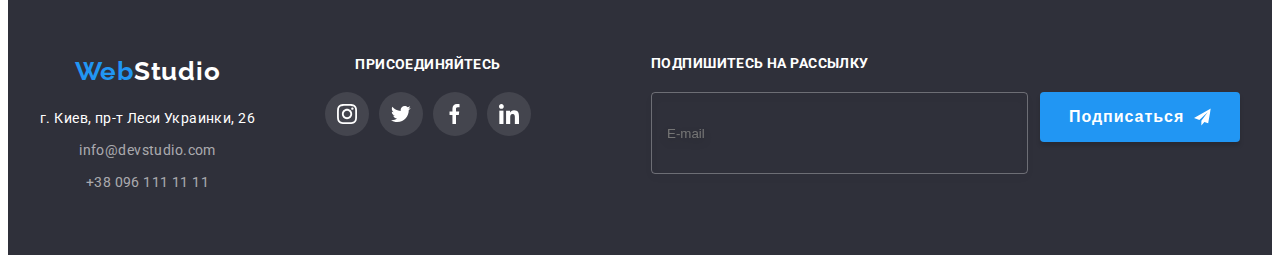
==== commit 87d9997a: "Update portfolio.html" ====
--- a/portfolio.html
+++ b/portfolio.html
@@ -152,52 +152,52 @@
                         <a class="link card-box__link" href="#">
                             <div class="card-box__img-wrap">
                                 <picture>
-                                    <source srcset="./images/project1-desktop.jpg 1x, ./images/project1-desktop@2x.jpg 2x" media="(min-width:1200px)" />
-                                    <source srcset="./images/project1-tablet.jpg 1x, ./images/project1-tablet@2x.jpg 2x" media="(min-width:768px)" />
-                                    <source srcset="./images/project1-mobile.jpg 1x, ./images/project1-mobile@2x.jpg 2x" media="(max-width:767px)" />
-                                    <img src="./images/project1-desktop.jpg" alt="web-site example" />
-                                </picture>
-                                <p class="card-box__overlay-text">
-                                    Технокряк это современная площадка распространения коронавируса.
-                                    Компании используют эту платформу для цифрового
-                                    шпионажа и атак на защищённые сервера конкурентов.
-                                </p>
-                            </div>
-                            <div class="card-box__info">
-                                <h2 class="title card-box__title">Технокряк</h2>
-                                <p class="card-box__text">Веб-сайт</p>
-                            </div>
-                        </a>
-                    </li>
-                    <li class="card-box__item">
-                        <a class="link card-box__link" href="#">
-                            <div class="card-box__img-wrap">
-                                <picture>
-                                    <source srcset="./images/project1-desktop.jpg 1x, ./images/project1-desktop@2x.jpg 2x" media="(min-width:1200px)" />
-                                    <source srcset="./images/project1-tablet.jpg 1x, ./images/project1-tablet@2x.jpg 2x" media="(min-width:768px)" />
-                                    <source srcset="./images/project1-mobile.jpg 1x, ./images/project1-mobile@2x.jpg 2x" media="(max-width:767px)" />
-                                    <img src="./images/project1-desktop.jpg" alt="web-site example" />
-                                </picture>
-                                <p class="card-box__overlay-text">
-                                    Технокряк это современная площадка распространения коронавируса.
-                                    Компании используют эту платформу для цифрового
-                                    шпионажа и атак на защищённые сервера конкурентов.
-                                </p>
-                            </div>
-                            <div class="card-box__info">
-                                <h2 class="title card-box__title">Технокряк</h2>
-                                <p class="card-box__text">Веб-сайт</p>
-                            </div>
-                        </a>
-                    </li>
-                    <li class="card-box__item">
-                        <a class="link card-box__link" href="#">
-                            <div class="card-box__img-wrap">
-                                <picture>
-                                    <source srcset="./images/project1-desktop.jpg 1x, ./images/project1-desktop@2x.jpg 2x" media="(min-width:1200px)" />
-                                    <source srcset="./images/project1-tablet.jpg 1x, ./images/project1-tablet@2x.jpg 2x" media="(min-width:768px)" />
-                                    <source srcset="./images/project1-mobile.jpg 1x, ./images/project1-mobile@2x.jpg 2x" media="(max-width:767px)" />
-                                    <img src="./images/project1-desktop.jpg"
+                                    <source srcset="./images/project2-desktop.jpg 1x, ./images/project2-desktop@2x.jpg 2x" media="(min-width:1200px)" />
+                                    <source srcset="./images/project2-tablet.jpg 1x, ./images/project2-tablet@2x.jpg 2x" media="(min-width:768px)" />
+                                    <source srcset="./images/project2-mobile.jpg 1x, ./images/project2-mobile@2x.jpg 2x" media="(max-width:767px)" />
+                                    <img src="./images/project2-desktop.jpg" alt="web-site example" />
+                                </picture>
+                                <p class="card-box__overlay-text">
+                                    Технокряк это современная площадка распространения коронавируса.
+                                    Компании используют эту платформу для цифрового
+                                    шпионажа и атак на защищённые сервера конкурентов.
+                                </p>
+                            </div>
+                            <div class="card-box__info">
+                                <h2 class="title card-box__title">Технокряк</h2>
+                                <p class="card-box__text">Веб-сайт</p>
+                            </div>
+                        </a>
+                    </li>
+                    <li class="card-box__item">
+                        <a class="link card-box__link" href="#">
+                            <div class="card-box__img-wrap">
+                                <picture>
+                                    <source srcset="./images/project3-desktop.jpg 1x, ./images/project3-desktop@2x.jpg 2x" media="(min-width:1200px)" />
+                                    <source srcset="./images/project3-tablet.jpg 1x, ./images/project3-tablet@2x.jpg 2x" media="(min-width:768px)" />
+                                    <source srcset="./images/project3-mobile.jpg 1x, ./images/project3-mobile@2x.jpg 2x" media="(max-width:767px)" />
+                                    <img src="./images/project3-desktop.jpg" alt="web-site example" />
+                                </picture>
+                                <p class="card-box__overlay-text">
+                                    Технокряк это современная площадка распространения коронавируса.
+                                    Компании используют эту платформу для цифрового
+                                    шпионажа и атак на защищённые сервера конкурентов.
+                                </p>
+                            </div>
+                            <div class="card-box__info">
+                                <h2 class="title card-box__title">Технокряк</h2>
+                                <p class="card-box__text">Веб-сайт</p>
+                            </div>
+                        </a>
+                    </li>
+                    <li class="card-box__item">
+                        <a class="link card-box__link" href="#">
+                            <div class="card-box__img-wrap">
+                                <picture>
+                                    <source srcset="./images/project4-desktop.jpg 1x, ./images/project4-desktop@2x.jpg 2x" media="(min-width:1200px)" />
+                                    <source srcset="./images/project4-tablet.jpg 1x, ./images/project4-tablet@2x.jpg 2x" media="(min-width:768px)" />
+                                    <source srcset="./images/project4-mobile.jpg 1x, ./images/project4-mobile@2x.jpg 2x" media="(max-width:767px)" />
+                                    <img src="./images/project4-desktop.jpg"
                                         alt="web-site example" />
                                 </picture>                                
                                 <p class="card-box__overlay-text">
@@ -216,94 +216,94 @@
                         <a class="link card-box__link" href="#">
                             <div class="card-box__img-wrap">
                                 <picture>
-                                    <source srcset="./images/project1-desktop.jpg 1x, ./images/project1-desktop@2x.jpg 2x" media="(min-width:1200px)" />
-                                    <source srcset="./images/project1-tablet.jpg 1x, ./images/project1-tablet@2x.jpg 2x" media="(min-width:768px)" />
-                                    <source srcset="./images/project1-mobile.jpg 1x, ./images/project1-mobile@2x.jpg 2x" media="(max-width:767px)" />
-                                    <img src="./images/project1-desktop.jpg" alt="web-site example" />
-                                </picture>
-                                <p class="card-box__overlay-text">
-                                    Технокряк это современная площадка распространения коронавируса.
-                                    Компании используют эту платформу для цифрового
-                                    шпионажа и атак на защищённые сервера конкурентов.
-                                </p>
-                            </div>
-                            <div class="card-box__info">
-                                <h2 class="title card-box__title">Технокряк</h2>
-                                <p class="card-box__text">Веб-сайт</p>
-                            </div>
-                        </a>
-                    </li>
-                    <li class="card-box__item">
-                        <a class="link card-box__link" href="#">
-                            <div class="card-box__img-wrap">
-                                <picture>
-                                    <source srcset="./images/project1-desktop.jpg 1x, ./images/project1-desktop@2x.jpg 2x" media="(min-width:1200px)" />
-                                    <source srcset="./images/project1-tablet.jpg 1x, ./images/project1-tablet@2x.jpg 2x" media="(min-width:768px)" />
-                                    <source srcset="./images/project1-mobile.jpg 1x, ./images/project1-mobile@2x.jpg 2x" media="(max-width:767px)" />
-                                    <img src="./images/project1-desktop.jpg" alt="web-site example" />
-                                </picture>
-                                <p class="card-box__overlay-text">
-                                    Технокряк это современная площадка распространения коронавируса.
-                                    Компании используют эту платформу для цифрового
-                                    шпионажа и атак на защищённые сервера конкурентов.
-                                </p>
-                            </div>
-                            <div class="card-box__info">
-                                <h2 class="title card-box__title">Технокряк</h2>
-                                <p class="card-box__text">Веб-сайт</p>
-                            </div>
-                        </a>
-                    </li>
-                    <li class="card-box__item">
-                        <a class="link card-box__link" href="#">
-                            <div class="card-box__img-wrap">
-                                <picture>
-                                    <source srcset="./images/project1-desktop.jpg 1x, ./images/project1-desktop@2x.jpg 2x" media="(min-width:1200px)" />
-                                    <source srcset="./images/project1-tablet.jpg 1x, ./images/project1-tablet@2x.jpg 2x" media="(min-width:768px)" />
-                                    <source srcset="./images/project1-mobile.jpg 1x, ./images/project1-mobile@2x.jpg 2x" media="(max-width:767px)" />
-                                    <img src="./images/project1-desktop.jpg" alt="web-site example" />
-                                </picture>
-                                <p class="card-box__overlay-text">
-                                    Технокряк это современная площадка распространения коронавируса.
-                                    Компании используют эту платформу для цифрового
-                                    шпионажа и атак на защищённые сервера конкурентов.
-                                </p>
-                            </div>
-                            <div class="card-box__info">
-                                <h2 class="title card-box__title">Технокряк</h2>
-                                <p class="card-box__text">Веб-сайт</p>
-                            </div>
-                        </a>
-                    </li>
-                    <li class="card-box__item">
-                        <a class="link card-box__link" href="#">
-                            <div class="card-box__img-wrap">
-                                <picture>
-                                    <source srcset="./images/project1-desktop.jpg 1x, ./images/project1-desktop@2x.jpg 2x" media="(min-width:1200px)" />
-                                    <source srcset="./images/project1-tablet.jpg 1x, ./images/project1-tablet@2x.jpg 2x" media="(min-width:768px)" />
-                                    <source srcset="./images/project1-mobile.jpg 1x, ./images/project1-mobile@2x.jpg 2x" media="(max-width:767px)" />
-                                    <img src="./images/project1-desktop.jpg" alt="web-site example" />
-                                </picture>
-                                <p class="card-box__overlay-text">
-                                    Технокряк это современная площадка распространения коронавируса.
-                                    Компании используют эту платформу для цифрового
-                                    шпионажа и атак на защищённые сервера конкурентов.
-                                </p>
-                            </div>
-                            <div class="card-box__info">
-                                <h2 class="title card-box__title">Технокряк</h2>
-                                <p class="card-box__text">Веб-сайт</p>
-                            </div>
-                        </a>
-                    </li>
-                    <li class="card-box__item">
-                        <a class="link card-box__link" href="#">
-                            <div class="card-box__img-wrap">
-                                <picture>
-                                    <source srcset="./images/project1-desktop.jpg 1x, ./images/project1-desktop@2x.jpg 2x" media="(min-width:1200px)" />
-                                    <source srcset="./images/project1-tablet.jpg 1x, ./images/project1-tablet@2x.jpg 2x" media="(min-width:768px)" />
-                                    <source srcset="./images/project1-mobile.jpg 1x, ./images/project1-mobile@2x.jpg 2x" media="(max-width:767px)" />
-                                    <img src="./images/project1-desktop.jpg" alt="web-site example" />
+                                    <source srcset="./images/project5-desktop.jpg 1x, ./images/project5-desktop@2x.jpg 2x" media="(min-width:1200px)" />
+                                    <source srcset="./images/project5-tablet.jpg 1x, ./images/project5-tablet@2x.jpg 2x" media="(min-width:768px)" />
+                                    <source srcset="./images/project5-mobile.jpg 1x, ./images/project5-mobile@2x.jpg 2x" media="(max-width:767px)" />
+                                    <img src="./images/project5-desktop.jpg" alt="web-site example" />
+                                </picture>
+                                <p class="card-box__overlay-text">
+                                    Технокряк это современная площадка распространения коронавируса.
+                                    Компании используют эту платформу для цифрового
+                                    шпионажа и атак на защищённые сервера конкурентов.
+                                </p>
+                            </div>
+                            <div class="card-box__info">
+                                <h2 class="title card-box__title">Технокряк</h2>
+                                <p class="card-box__text">Веб-сайт</p>
+                            </div>
+                        </a>
+                    </li>
+                    <li class="card-box__item">
+                        <a class="link card-box__link" href="#">
+                            <div class="card-box__img-wrap">
+                                <picture>
+                                    <source srcset="./images/project6-desktop.jpg 1x, ./images/project6-desktop@2x.jpg 2x" media="(min-width:1200px)" />
+                                    <source srcset="./images/project6-tablet.jpg 1x, ./images/project6-tablet@2x.jpg 2x" media="(min-width:768px)" />
+                                    <source srcset="./images/project6-mobile.jpg 1x, ./images/project6-mobile@2x.jpg 2x" media="(max-width:767px)" />
+                                    <img src="./images/project6-desktop.jpg" alt="web-site example" />
+                                </picture>
+                                <p class="card-box__overlay-text">
+                                    Технокряк это современная площадка распространения коронавируса.
+                                    Компании используют эту платформу для цифрового
+                                    шпионажа и атак на защищённые сервера конкурентов.
+                                </p>
+                            </div>
+                            <div class="card-box__info">
+                                <h2 class="title card-box__title">Технокряк</h2>
+                                <p class="card-box__text">Веб-сайт</p>
+                            </div>
+                        </a>
+                    </li>
+                    <li class="card-box__item">
+                        <a class="link card-box__link" href="#">
+                            <div class="card-box__img-wrap">
+                                <picture>
+                                    <source srcset="./images/project7-desktop.jpg 1x, ./images/project7-desktop@2x.jpg 2x" media="(min-width:1200px)" />
+                                    <source srcset="./images/project7-tablet.jpg 1x, ./images/project7-tablet@2x.jpg 2x" media="(min-width:768px)" />
+                                    <source srcset="./images/project7-mobile.jpg 1x, ./images/project7-mobile@2x.jpg 2x" media="(max-width:767px)" />
+                                    <img src="./images/project7-desktop.jpg" alt="web-site example" />
+                                </picture>
+                                <p class="card-box__overlay-text">
+                                    Технокряк это современная площадка распространения коронавируса.
+                                    Компании используют эту платформу для цифрового
+                                    шпионажа и атак на защищённые сервера конкурентов.
+                                </p>
+                            </div>
+                            <div class="card-box__info">
+                                <h2 class="title card-box__title">Технокряк</h2>
+                                <p class="card-box__text">Веб-сайт</p>
+                            </div>
+                        </a>
+                    </li>
+                    <li class="card-box__item">
+                        <a class="link card-box__link" href="#">
+                            <div class="card-box__img-wrap">
+                                <picture>
+                                    <source srcset="./images/project8-desktop.jpg 1x, ./images/project8-desktop@2x.jpg 2x" media="(min-width:1200px)" />
+                                    <source srcset="./images/project8-tablet.jpg 1x, ./images/project8-tablet@2x.jpg 2x" media="(min-width:768px)" />
+                                    <source srcset="./images/project8-mobile.jpg 1x, ./images/project8-mobile@2x.jpg 2x" media="(max-width:767px)" />
+                                    <img src="./images/project8-desktop.jpg" alt="web-site example" />
+                                </picture>
+                                <p class="card-box__overlay-text">
+                                    Технокряк это современная площадка распространения коронавируса.
+                                    Компании используют эту платформу для цифрового
+                                    шпионажа и атак на защищённые сервера конкурентов.
+                                </p>
+                            </div>
+                            <div class="card-box__info">
+                                <h2 class="title card-box__title">Технокряк</h2>
+                                <p class="card-box__text">Веб-сайт</p>
+                            </div>
+                        </a>
+                    </li>
+                    <li class="card-box__item">
+                        <a class="link card-box__link" href="#">
+                            <div class="card-box__img-wrap">
+                                <picture>
+                                    <source srcset="./images/project9-desktop.jpg 1x, ./images/project9-desktop@2x.jpg 2x" media="(min-width:1200px)" />
+                                    <source srcset="./images/project9-tablet.jpg 1x, ./images/project9-tablet@2x.jpg 2x" media="(min-width:768px)" />
+                                    <source srcset="./images/project9-mobile.jpg 1x, ./images/project9-mobile@2x.jpg 2x" media="(max-width:767px)" />
+                                    <img src="./images/project9-desktop.jpg" alt="web-site example" />
                                 </picture>
                                 <p class="card-box__overlay-text">
                                     Технокряк это современная площадка распространения коронавируса.
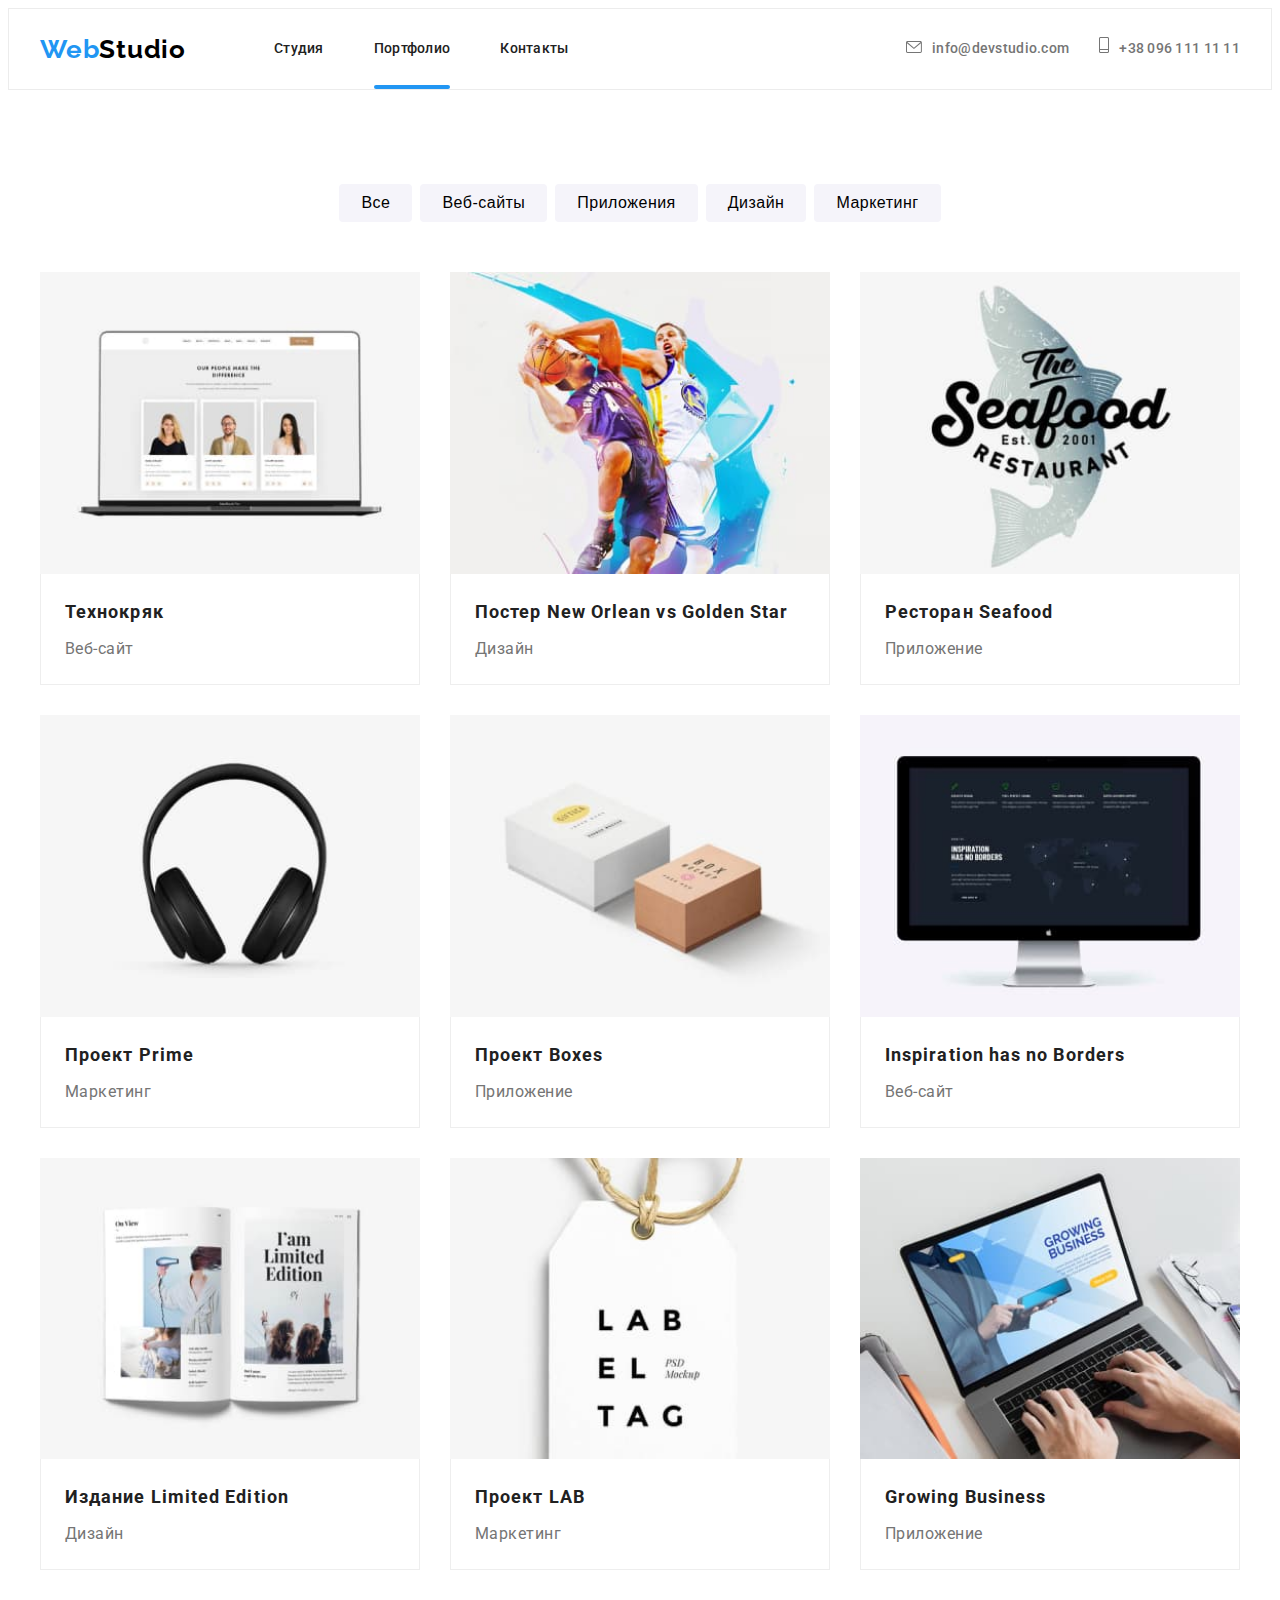
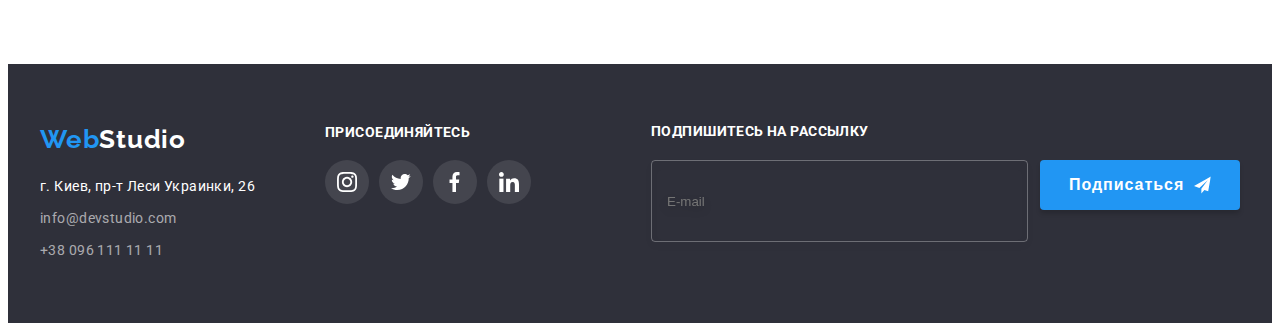
==== commit b252d76f: "6" ====
--- a/portfolio.html
+++ b/portfolio.html
@@ -19,15 +19,15 @@
 <body>
     <header class="header">
         <div class="container header__container">
-            <a class="header__logo logo link" href="/">Web<span class="logo__black">Studio</span></a>
+            <a class="header__logo logo link" href="./index.html">Web<span class="logo__black">Studio</span></a>
     
             <nav class="nav">
                 <ul class="nav-list header__list list">
                     <li class="nav-list__item">
-                        <a class="link nav-list__link nav-list__link--current" href="/">Студия</a>
+                        <a class="link nav-list__link" href="./index.html">Студия</a>
                     </li>
                     <li class="nav-list__item">
-                        <a class="link nav-list__link" href="./portfolio.html">Портфолио</a>
+                        <a class="link nav-list__link nav-list__link--current" href="./portfolio.html">Портфолио</a>
                     </li>
                     <li class="nav-list__item">
                         <a class="link nav-list__link" href="#">Контакты</a>
@@ -164,8 +164,8 @@
                                 </p>
                             </div>
                             <div class="card-box__info">
-                                <h2 class="title card-box__title">Технокряк</h2>
-                                <p class="card-box__text">Веб-сайт</p>
+                                <h2 class="title card-box__title">Постер New Orlean vs Golden Star</h2>
+                                <p class="card-box__text">Дизайн</p>
                             </div>
                         </a>
                     </li>
@@ -185,8 +185,8 @@
                                 </p>
                             </div>
                             <div class="card-box__info">
-                                <h2 class="title card-box__title">Технокряк</h2>
-                                <p class="card-box__text">Веб-сайт</p>
+                                <h2 class="title card-box__title">Ресторан Seafood</h2>
+                                <p class="card-box__text">Приложение</p>
                             </div>
                         </a>
                     </li>
@@ -207,8 +207,8 @@
                                 </p>
                             </div>
                             <div class="card-box__info">
-                                <h2 class="title card-box__title">Технокряк</h2>
-                                <p class="card-box__text">Веб-сайт</p>
+                                <h2 class="title card-box__title">Проект Prime</h2>
+                                <p class="card-box__text">Маркетинг</p>
                             </div>
                         </a>
                     </li>
@@ -228,8 +228,8 @@
                                 </p>
                             </div>
                             <div class="card-box__info">
-                                <h2 class="title card-box__title">Технокряк</h2>
-                                <p class="card-box__text">Веб-сайт</p>
+                                <h2 class="title card-box__title">Проект Boxes</h2>
+                                <p class="card-box__text">Приложение</p>
                             </div>
                         </a>
                     </li>
@@ -249,7 +249,7 @@
                                 </p>
                             </div>
                             <div class="card-box__info">
-                                <h2 class="title card-box__title">Технокряк</h2>
+                                <h2 class="title card-box__title">Inspiration has no Borders</h2>
                                 <p class="card-box__text">Веб-сайт</p>
                             </div>
                         </a>
@@ -270,8 +270,8 @@
                                 </p>
                             </div>
                             <div class="card-box__info">
-                                <h2 class="title card-box__title">Технокряк</h2>
-                                <p class="card-box__text">Веб-сайт</p>
+                                <h2 class="title card-box__title">Издание Limited Edition</h2>
+                                <p class="card-box__text">Дизайн</p>
                             </div>
                         </a>
                     </li>
@@ -291,8 +291,8 @@
                                 </p>
                             </div>
                             <div class="card-box__info">
-                                <h2 class="title card-box__title">Технокряк</h2>
-                                <p class="card-box__text">Веб-сайт</p>
+                                <h2 class="title card-box__title">Проект LAB</h2>
+                                <p class="card-box__text">Маркетинг</p>
                             </div>
                         </a>
                     </li>
@@ -312,8 +312,8 @@
                                 </p>
                             </div>
                             <div class="card-box__info">
-                                <h2 class="title card-box__title">Технокряк</h2>
-                                <p class="card-box__text">Веб-сайт</p>
+                                <h2 class="title card-box__title">Growing Business</h2>
+                                <p class="card-box__text">Приложение</p>
                             </div>
                         </a>
                     </li>
--- a/css/main.css
+++ b/css/main.css
@@ -41,7 +41,7 @@
 }
 
 .modal {
-  min-width: 450px;
+  width: 450px;
   min-height: 581px;
   padding: 40px;
   box-sizing: border-box;
@@ -363,7 +363,13 @@
 .header__container {
   display: flex;
   align-items: center;
-  height: 80px;
+  height: 60px;
+}
+
+@media screen and (min-width: 768px) {
+  .header__container {
+    height: 80px;
+  }
 }
 
 .nav {
@@ -586,7 +592,7 @@
   background-color: var(--footer-hero-bg-color);
   padding-top: 118px;
   padding-bottom: 118px;
-  background-image: linear-gradient(rgba(47, 48, 58, 0.4), rgba(47, 48, 58, 0.4)), url(../../images/hero-mobile.jpg);
+  background-image: linear-gradient(rgba(47, 48, 58, 0.4), rgba(47, 48, 58, 0.4)), url(../images/hero-mobile.jpg);
   background-repeat: no-repeat;
   background-position: center;
   background-size: cover;
@@ -594,41 +600,41 @@
 
 @media (min-device-pixel-ratio: 2), (-webkit-min-device-pixel-ratio: 2), (min-resolution: 192dpi), (min-resolution: 2dppx) {
   .hero {
-    background-image: linear-gradient(rgba(47, 48, 58, 0.4), rgba(47, 48, 58, 0.4)), url(../../images/hero-mobile@2x.jpg);
-  }
-}
-
-@media screen and (min-width: 768px) {
+    background-image: linear-gradient(rgba(47, 48, 58, 0.4), rgba(47, 48, 58, 0.4)), url(../images/hero-mobile@2x.jpg);
+  }
+}
+
+@media screen and (min-width: 768px) {
+  .hero {
+    padding-top: 118px;
+    padding-bottom: 118px;
+    background-image: linear-gradient(rgba(47, 48, 58, 0.4), rgba(47, 48, 58, 0.4)), url(../images/hero-tab.jpg);
+    background-repeat: no-repeat;
+    background-position: center;
+    background-size: cover;
+  }
+}
+
+@media screen and (min-width: 768px) and (min-device-pixel-ratio: 2), screen and (min-width: 768px) and (-webkit-min-device-pixel-ratio: 2), screen and (min-width: 768px) and (min-resolution: 192dpi), screen and (min-width: 768px) and (min-resolution: 2dppx) {
+  .hero {
+    background-image: linear-gradient(rgba(47, 48, 58, 0.4), rgba(47, 48, 58, 0.4)), url(../images/hero-tab@2x.jpg);
+  }
+}
+
+@media screen and (min-width: 1200px) {
   .hero {
     padding-top: 200px;
     padding-bottom: 200px;
-    background-image: linear-gradient(rgba(47, 48, 58, 0.4), rgba(47, 48, 58, 0.4)), url(../../images/hero-tab.jpg);
+    background-image: linear-gradient(rgba(47, 48, 58, 0.4), rgba(47, 48, 58, 0.4)), url(../images/hero.jpg);
     background-repeat: no-repeat;
     background-position: center;
     background-size: cover;
   }
 }
 
-@media screen and (min-width: 768px) and (min-device-pixel-ratio: 2), screen and (min-width: 768px) and (-webkit-min-device-pixel-ratio: 2), screen and (min-width: 768px) and (min-resolution: 192dpi), screen and (min-width: 768px) and (min-resolution: 2dppx) {
-  .hero {
-    background-image: linear-gradient(rgba(47, 48, 58, 0.4), rgba(47, 48, 58, 0.4)), url(../../images/hero-tab@2x.jpg);
-  }
-}
-
-@media screen and (min-width: 1200px) {
-  .hero {
-    padding-top: 200px;
-    padding-bottom: 200px;
-    background-image: linear-gradient(rgba(47, 48, 58, 0.4), rgba(47, 48, 58, 0.4)), url(../../images/hero.jpg);
-    background-repeat: no-repeat;
-    background-position: center;
-    background-size: cover;
-  }
-}
-
 @media screen and (min-width: 1200px) and (min-device-pixel-ratio: 2), screen and (min-width: 1200px) and (-webkit-min-device-pixel-ratio: 2), screen and (min-width: 1200px) and (min-resolution: 192dpi), screen and (min-width: 1200px) and (min-resolution: 2dppx) {
   .hero {
-    background-image: linear-gradient(rgba(47, 48, 58, 0.4), rgba(47, 48, 58, 0.4)), url(../../images/hero@2x.jpg);
+    background-image: linear-gradient(rgba(47, 48, 58, 0.4), rgba(47, 48, 58, 0.4)), url(../images/hero@2x.jpg);
   }
 }
 
@@ -642,7 +648,7 @@
 .hero__title {
   color: var(--primary-bg-color);
   font-weight: 900;
-  font-size: 16px;
+  font-size: 26px;
   line-height: 1.36;
   text-align: center;
   letter-spacing: 0.06em;
@@ -688,6 +694,13 @@
 .advantages {
   padding-top: 60px;
   padding-bottom: 60px;
+}
+
+@media screen and (min-width: 1200px) {
+  .advantages {
+    padding-top: 94px;
+    padding-bottom: 94px;
+  }
 }
 
 .advantages__list {
@@ -900,12 +913,19 @@
 
 .team__title {
   font-weight: bold;
-  font-size: 36px;
+  font-size: 28px;
   line-height: 1.16;
   text-align: center;
   letter-spacing: 0.03em;
-  margin-bottom: 50px;
+  margin-bottom: 30px;
   display: block;
+}
+
+@media screen and (min-width: 1200px) {
+  .team__title {
+    font-size: 36;
+    margin-bottom: 50px;
+  }
 }
 
 .cards__title {
@@ -940,7 +960,7 @@
 
 .clients__title {
   font-weight: bold;
-  font-size: 36px;
+  font-size: 28px;
   line-height: 1.16;
   text-align: center;
   letter-spacing: 0.03em;
@@ -950,6 +970,7 @@
 @media screen and (min-width: 1200px) {
   .clients__title {
     margin-bottom: 50px;
+    font-size: 36px;
   }
 }
 
@@ -1024,6 +1045,7 @@
 @media screen and (min-width: 1200px) {
   .footer__contacts {
     margin-right: 70px;
+    align-items: flex-start;
   }
 }
 
@@ -1042,9 +1064,16 @@
   align-items: center;
 }
 
-@media screen and (min-width: 1200px) {
+@media screen and (min-width: 768px) {
   .address__list {
     margin-bottom: 0;
+  }
+}
+
+@media screen and (min-width: 1200px) {
+  .address__list {
+    margin-bottom: 0;
+    align-items: flex-start;
   }
 }
 
@@ -1080,6 +1109,12 @@
   color: var(--address-color);
   margin-bottom: 20px;
   text-align: center;
+}
+
+@media screen and (min-width: 1200px) {
+  .social-box__text {
+    text-align: left;
+  }
 }
 
 @media screen and (min-width: 1200px) {
@@ -1191,8 +1226,27 @@
   padding-bottom: 60px;
 }
 
+@media screen and (min-width: 1200px) {
+  .portfolio {
+    padding-top: 94px;
+    padding-bottom: 94px;
+  }
+}
+
 .button-box {
-  margin-bottom: 50px;
+  margin-bottom: 40px;
+}
+
+@media screen and (min-width: 768px) {
+  .button-box {
+    margin-bottom: 30px;
+  }
+}
+
+@media screen and (min-width: 1200px) {
+  .button-box {
+    margin-bottom: 50px;
+  }
 }
 
 .button-box__list {
@@ -1205,6 +1259,7 @@
 @media screen and (min-width: 768px) {
   .button-box__list {
     justify-content: center;
+    margin-bottom: 0;
   }
 }
 
@@ -1222,6 +1277,12 @@
   transition: background-color 250ms cubic-bezier(0.4, 0, 0.2, 1), color 250ms cubic-bezier(0.4, 0, 0.2, 1), box-shadow 250ms cubic-bezier(0.4, 0, 0.2, 1);
 }
 
+@media screen and (min-width: 768px) {
+  .button-box__button {
+    margin-bottom: 0;
+  }
+}
+
 .button-box__button:hover, .button-box__button:focus {
   color: var(--address-color);
   background-color: var(--accent-color);
